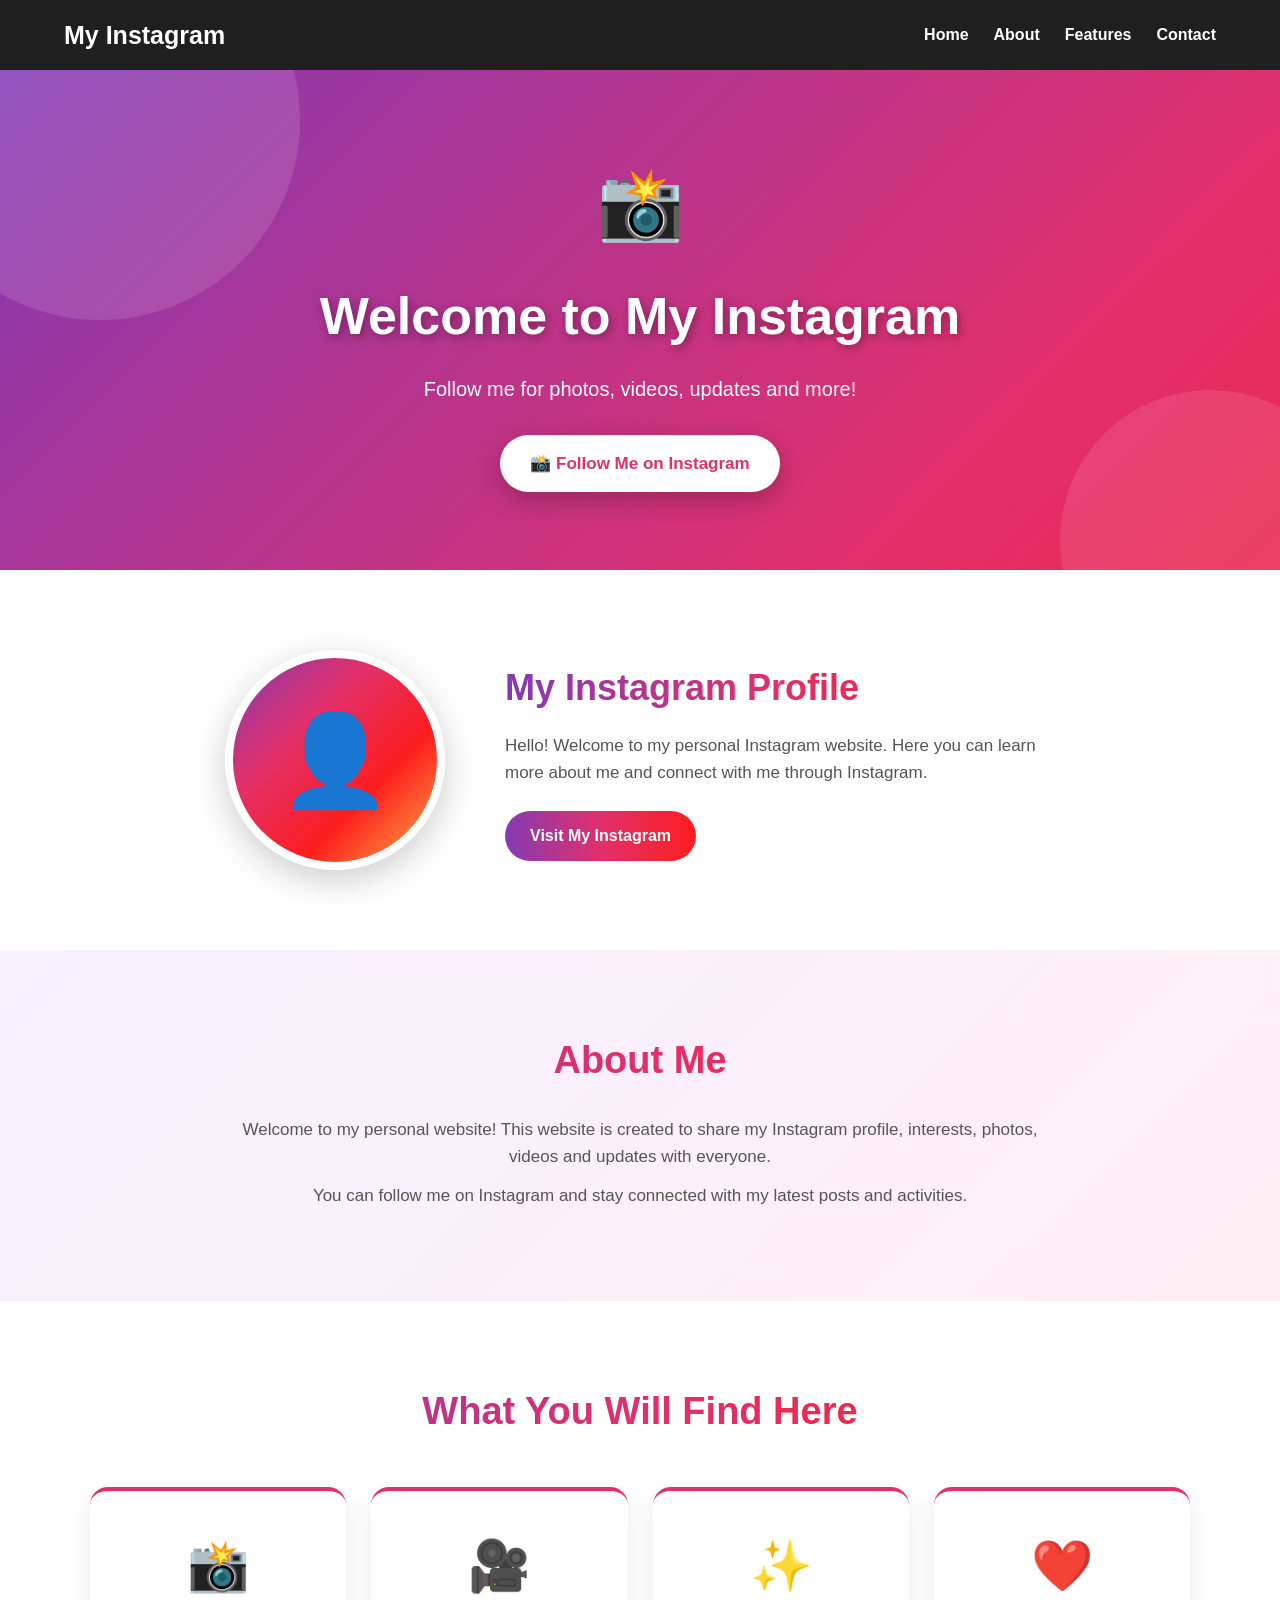
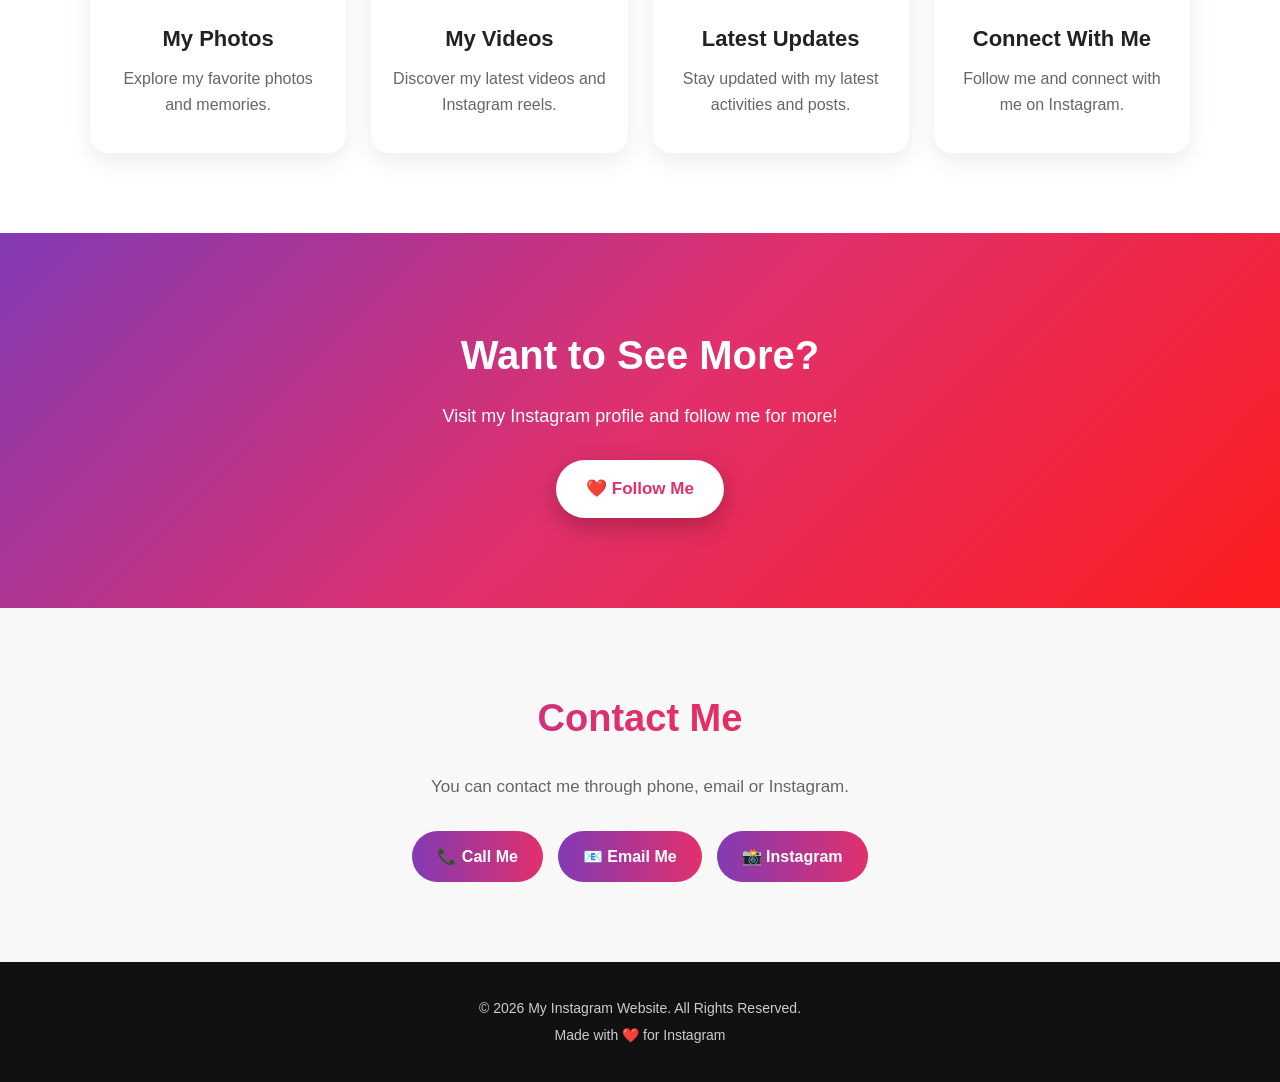
==== index.html @ 957313f6 "Add files via upload" ====
<!DOCTYPE html>
<html lang="en">
<head>
    <meta charset="UTF-8">
    <meta name="viewport" content="width=device-width, initial-scale=1.0">

    <title>My Instagram | Personal Website</title>

    <!-- CSS File -->
    <link rel="stylesheet" href="style.css">
</head>

<body>

    <!-- =========================
         NAVIGATION BAR
    ========================== -->
    <header>
        <nav class="navbar">

            <div class="logo">
                My Instagram
            </div>

            <ul class="nav-links">
                <li><a href="index.html">Home</a></li>
                <li><a href="#about">About</a></li>
                <li><a href="#features">Features</a></li>
                <li><a href="#contact">Contact</a></li>
            </ul>

        </nav>
    </header>


    <!-- =========================
         INSTAGRAM BANNER
    ========================== -->
    <section class="instagram-banner">

        <div class="banner-content">

            <div class="instagram-icon">
                📸
            </div>

            <h1>Welcome to My Instagram</h1>

            <p>
                Follow me for photos, videos, updates and more!
            </p>

            <a
                href="https://www.instagram.com/YOUR_INSTAGRAM_USERNAME/"
                target="_blank"
                class="instagram-btn"
            >
                📸 Follow Me on Instagram
            </a>

        </div>

    </section>


    <!-- =========================
         PROFILE SECTION
    ========================== -->
    <section class="profile">

        <div class="profile-content">

            <div class="profile-image">
                <div class="profile-circle">
                    👤
                </div>
            </div>

            <div class="profile-text">

                <h2>My Instagram Profile</h2>

                <p>
                    Hello! Welcome to my personal Instagram website.
                    Here you can learn more about me and connect with
                    me through Instagram.
                </p>

                <a
                    href="https://www.instagram.com/YOUR_INSTAGRAM_USERNAME/"
                    target="_blank"
                    class="profile-btn"
                >
                    Visit My Instagram
                </a>

            </div>

        </div>

    </section>


    <!-- =========================
         ABOUT SECTION
    ========================== -->
    <section id="about" class="about">

        <div class="container">

            <h2>About Me</h2>

            <p>
                Welcome to my personal website! This website is created
                to share my Instagram profile, interests, photos, videos
                and updates with everyone.
            </p>

            <p>
                You can follow me on Instagram and stay connected with
                my latest posts and activities.
            </p>

        </div>

    </section>


    <!-- =========================
         FEATURES SECTION
    ========================== -->
    <section id="features" class="features">

        <div class="container">

            <h2>What You Will Find Here</h2>

            <div class="feature-container">

                <div class="feature-card">
                    <div class="feature-icon">📸</div>
                    <h3>My Photos</h3>
                    <p>
                        Explore my favorite photos and memories.
                    </p>
                </div>


                <div class="feature-card">
                    <div class="feature-icon">🎥</div>
                    <h3>My Videos</h3>
                    <p>
                        Discover my latest videos and Instagram reels.
                    </p>
                </div>


                <div class="feature-card">
                    <div class="feature-icon">✨</div>
                    <h3>Latest Updates</h3>
                    <p>
                        Stay updated with my latest activities and posts.
                    </p>
                </div>


                <div class="feature-card">
                    <div class="feature-icon">❤️</div>
                    <h3>Connect With Me</h3>
                    <p>
                        Follow me and connect with me on Instagram.
                    </p>
                </div>

            </div>

        </div>

    </section>


    <!-- =========================
         INSTAGRAM CTA
    ========================== -->
    <section class="instagram-cta">

        <div class="container">

            <h2>Want to See More?</h2>

            <p>
                Visit my Instagram profile and follow me for more!
            </p>

            <a
                href="https://www.instagram.com/YOUR_INSTAGRAM_USERNAME/"
                target="_blank"
                class="instagram-btn"
            >
                ❤️ Follow Me
            </a>

        </div>

    </section>


    <!-- =========================
         CONTACT SECTION
    ========================== -->
    <section id="contact" class="contact">

        <div class="container">

            <h2>Contact Me</h2>

            <p>
                You can contact me through phone, email or Instagram.
            </p>

            <div class="contact-buttons">

                <a href="tel:8756209033" class="contact-btn">
                    📞 Call Me
                </a>

                <a
                    href="mailto:jkshingh223@gmail.com"
                    class="contact-btn"
                >
                    📧 Email Me
                </a>

                <a
                    href="https://www.instagram.com/YOUR_INSTAGRAM_USERNAME/"
                    target="_blank"
                    class="contact-btn"
                >
                    📸 Instagram
                </a>

            </div>

        </div>

    </section>


    <!-- =========================
         FOOTER
    ========================== -->
    <footer>

        <p>
            © 2026 My Instagram Website. All Rights Reserved.
        </p>

        <p>
            Made with ❤️ for Instagram
        </p>

    </footer>


    <!-- JavaScript File -->
    <script src="script.js"></script>

</body>
</html>
---- style.css ----
/* ========================================
   RESET & BASIC SETTINGS
======================================== */

* {
    margin: 0;
    padding: 0;
    box-sizing: border-box;
}

html {
    scroll-behavior: smooth;
}

body {
    font-family: Arial, Helvetica, sans-serif;
    line-height: 1.6;
    color: #222;
    background: #f7f7f7;
}

a {
    text-decoration: none;
}

ul {
    list-style: none;
}

img {
    max-width: 100%;
    display: block;
}

.container {
    width: 90%;
    max-width: 1100px;
    margin: auto;
}


/* ========================================
   NAVIGATION BAR
======================================== */

header {
    width: 100%;
    position: sticky;
    top: 0;
    z-index: 1000;
    background: rgba(20, 20, 20, 0.95);
    box-shadow: 0 3px 15px rgba(0, 0, 0, 0.2);
}

.navbar {
    width: 90%;
    max-width: 1200px;
    margin: auto;
    min-height: 70px;

    display: flex;
    align-items: center;
    justify-content: space-between;
}

.logo {
    color: white;
    font-size: 25px;
    font-weight: bold;
}

.nav-links {
    display: flex;
    align-items: center;
    gap: 25px;
}

.nav-links a {
    color: white;
    font-size: 16px;
    font-weight: bold;
    transition: 0.3s;
}

.nav-links a:hover {
    color: #ff4f91;
}


/* ========================================
   INSTAGRAM BANNER
======================================== */

.instagram-banner {
    min-height: 500px;
    width: 100%;

    display: flex;
    justify-content: center;
    align-items: center;

    text-align: center;
    position: relative;
    overflow: hidden;

    background:
        linear-gradient(
            135deg,
            #833ab4,
            #e1306c,
            #fd1d1d,
            #f77737,
            #fcaf45
        );

    background-size: 300% 300%;
    animation: gradientMove 8s ease infinite;
}

.instagram-banner::before {
    content: "";
    position: absolute;

    width: 400px;
    height: 400px;

    border-radius: 50%;

    background: rgba(255, 255, 255, 0.12);

    top: -150px;
    left: -100px;

    animation: floatingCircle 6s ease-in-out infinite;
}

.instagram-banner::after {
    content: "";
    position: absolute;

    width: 300px;
    height: 300px;

    border-radius: 50%;

    background: rgba(255, 255, 255, 0.10);

    bottom: -120px;
    right: -80px;

    animation: floatingCircle 7s ease-in-out infinite reverse;
}

.banner-content {
    position: relative;
    z-index: 2;
    color: white;
    padding: 30px;
}

.instagram-icon {
    font-size: 70px;
    margin-bottom: 15px;

    animation: bounce 2s infinite;
}

.banner-content h1 {
    font-size: 52px;
    margin-bottom: 15px;

    text-shadow:
        2px 3px 10px rgba(0, 0, 0, 0.35);

    animation: fadeDown 1s ease;
}

.banner-content p {
    font-size: 20px;
    margin-bottom: 30px;

    animation: fadeUp 1.2s ease;
}


/* ========================================
   BUTTONS
======================================== */

.instagram-btn {
    display: inline-block;

    padding: 15px 30px;

    background: white;
    color: #e1306c;

    border-radius: 40px;

    font-size: 17px;
    font-weight: bold;

    box-shadow:
        0 8px 25px rgba(0, 0, 0, 0.25);

    transition: all 0.3s ease;

    animation: fadeUp 1.4s ease;
}

.instagram-btn:hover {
    transform: translateY(-5px) scale(1.05);

    background: #111;
    color: white;

    box-shadow:
        0 12px 30px rgba(0, 0, 0, 0.35);
}


/* ========================================
   PROFILE SECTION
======================================== */

.profile {
    background: white;
    padding: 80px 20px;
}

.profile-content {
    width: 90%;
    max-width: 1000px;
    margin: auto;

    display: flex;
    align-items: center;
    justify-content: center;

    gap: 60px;
}

.profile-image {
    flex-shrink: 0;
}

.profile-circle {
    width: 220px;
    height: 220px;

    border-radius: 50%;

    display: flex;
    align-items: center;
    justify-content: center;

    font-size: 90px;

    background:
        linear-gradient(
            135deg,
            #833ab4,
            #e1306c,
            #fd1d1d,
            #fcb045
        );

    border: 8px solid white;

    box-shadow:
        0 10px 35px rgba(0, 0, 0, 0.2);

    animation: profileFloat 4s ease-in-out infinite;
}

.profile-text {
    max-width: 550px;
}

.profile-text h2 {
    font-size: 36px;
    margin-bottom: 15px;

    background:
        linear-gradient(
            90deg,
            #833ab4,
            #e1306c,
            #fd1d1d
        );

    -webkit-background-clip: text;
    -webkit-text-fill-color: transparent;
}

.profile-text p {
    color: #555;
    font-size: 17px;
    margin-bottom: 25px;
}

.profile-btn {
    display: inline-block;

    padding: 12px 25px;

    color: white;

    border-radius: 30px;

    font-weight: bold;

    background:
        linear-gradient(
            90deg,
            #833ab4,
            #e1306c,
            #fd1d1d
        );

    transition: 0.3s;
}

.profile-btn:hover {
    transform: translateY(-4px);
    box-shadow: 0 8px 20px rgba(225, 48, 108, 0.3);
}


/* ========================================
   ABOUT SECTION
======================================== */

.about {
    padding: 80px 20px;

    background:
        linear-gradient(
            135deg,
            #f8f1ff,
            #fff0f5
        );

    text-align: center;
}

.about h2,
.features h2,
.contact h2 {
    font-size: 38px;
    margin-bottom: 25px;

    background:
        linear-gradient(
            90deg,
            #833ab4,
            #e1306c,
            #fd1d1d
        );

    -webkit-background-clip: text;
    -webkit-text-fill-color: transparent;
}

.about p {
    max-width: 800px;
    margin: 12px auto;

    color: #555;
    font-size: 17px;
}


/* ========================================
   FEATURES SECTION
======================================== */

.features {
    padding: 80px 20px;
    background: white;
    text-align: center;
}

.feature-container {
    margin-top: 45px;

    display: grid;

    grid-template-columns:
        repeat(4, 1fr);

    gap: 25px;
}

.feature-card {
    padding: 35px 20px;

    background: #fff;

    border-radius: 18px;

    box-shadow:
        0 8px 25px rgba(0, 0, 0, 0.08);

    transition: all 0.3s ease;

    border-top: 4px solid #e1306c;
}

.feature-card:hover {
    transform: translateY(-10px);

    box-shadow:
        0 15px 35px rgba(0, 0, 0, 0.15);
}

.feature-icon {
    font-size: 50px;
    margin-bottom: 15px;
}

.feature-card h3 {
    font-size: 22px;
    margin-bottom: 10px;
}

.feature-card p {
    color: #666;
}


/* ========================================
   INSTAGRAM CTA SECTION
======================================== */

.instagram-cta {
    padding: 90px 20px;

    text-align: center;

    color: white;

    background:
        linear-gradient(
            135deg,
            #833ab4,
            #e1306c,
            #fd1d1d
        );
}

.instagram-cta h2 {
    font-size: 40px;
    margin-bottom: 15px;
}

.instagram-cta p {
    font-size: 18px;
    margin-bottom: 30px;
}

.instagram-cta .instagram-btn {
    color: #e1306c;
}


/* ========================================
   CONTACT SECTION
======================================== */

.contact {
    padding: 80px 20px;

    text-align: center;

    background: #f8f8f8;
}

.contact > .container > p {
    color: #666;
    font-size: 17px;
    margin-bottom: 30px;
}

.contact-buttons {
    display: flex;
    justify-content: center;
    align-items: center;

    flex-wrap: wrap;

    gap: 15px;
}

.contact-btn {
    display: inline-block;

    padding: 13px 25px;

    color: white;

    border-radius: 30px;

    font-weight: bold;

    background:
        linear-gradient(
            90deg,
            #833ab4,
            #e1306c
        );

    transition: 0.3s;
}

.contact-btn:hover {
    transform: translateY(-5px);

    box-shadow:
        0 8px 20px rgba(0, 0, 0, 0.2);
}


/* ========================================
   FOOTER
======================================== */

footer {
    background: #111;

    color: #ccc;

    text-align: center;

    padding: 30px 20px;

    font-size: 14px;
}

footer p {
    margin: 5px 0;
}


/* ========================================
   ANIMATIONS
======================================== */

@keyframes gradientMove {

    0% {
        background-position: 0% 50%;
    }

    50% {
        background-position: 100% 50%;
    }

    100% {
        background-position: 0% 50%;
    }
}


@keyframes floatingCircle {

    0% {
        transform: translateY(0);
    }

    50% {
        transform: translateY(30px);
    }

    100% {
        transform: translateY(0);
    }
}


@keyframes bounce {

    0%,
    20%,
    50%,
    80%,
    100% {
        transform: translateY(0);
    }

    40% {
        transform: translateY(-15px);
    }

    60% {
        transform: translateY(-7px);
    }
}


@keyframes fadeDown {

    from {
        opacity: 0;
        transform: translateY(-30px);
    }

    to {
        opacity: 1;
        transform: translateY(0);
    }
}


@keyframes fadeUp {

    from {
        opacity: 0;
        transform: translateY(30px);
    }

    to {
        opacity: 1;
        transform: translateY(0);
    }
}


@keyframes profileFloat {

    0% {
        transform: translateY(0);
    }

    50% {
        transform: translateY(-12px);
    }

    100% {
        transform: translateY(0);
    }
}


/* ========================================
   TABLET RESPONSIVE DESIGN
======================================== */

@media (max-width: 900px) {

    .feature-container {
        grid-template-columns:
            repeat(2, 1fr);
    }

    .profile-content {
        gap: 35px;
    }

    .banner-content h1 {
        font-size: 42px;
    }

}


/* ========================================
   MOBILE RESPONSIVE DESIGN
======================================== */

@media (max-width: 650px) {

    .navbar {
        flex-direction: column;
        padding: 15px 0;
        gap: 12px;
    }

    .logo {
        font-size: 22px;
    }

    .nav-links {
        gap: 15px;
        flex-wrap: wrap;
        justify-content: center;
    }

    .nav-links a {
        font-size: 14px;
    }


    .instagram-banner {
        min-height: 450px;
    }

    .banner-content {
        padding: 20px;
    }

    .instagram-icon {
        font-size: 55px;
    }

    .banner-content h1 {
        font-size: 34px;
    }

    .banner-content p {
        font-size: 17px;
    }

    .instagram-btn {
        padding: 13px 22px;
        font-size: 15px;
    }


    .profile {
        padding: 60px 20px;
    }

    .profile-content {
        flex-direction: column;
        text-align: center;
    }

    .profile-circle {
        width: 180px;
        height: 180px;
        font-size: 70px;
    }

    .profile-text h2 {
        font-size: 30px;
    }


    .about,
    .features,
    .contact {
        padding: 60px 20px;
    }

    .about h2,
    .features h2,
    .contact h2 {
        font-size: 30px;
    }


    .feature-container {
        grid-template-columns: 1fr;
    }

    .feature-card {
        padding: 30px 20px;
    }


    .instagram-cta {
        padding: 65px 20px;
    }

    .instagram-cta h2 {
        font-size: 30px;
    }

    .instagram-cta p {
        font-size: 16px;
    }


    .contact-buttons {
        flex-direction: column;
    }

    .contact-btn {
        width: 220px;
    }

}


/* ========================================
   SMALL MOBILE DEVICES
======================================== */

@media (max-width: 400px) {

    .banner-content h1 {
        font-size: 29px;
    }

    .banner-content p {
        font-size: 15px;
    }

    .nav-links {
        gap: 10px;
    }

    .profile-circle {
        width: 150px;
        height: 150px;
        font-size: 60px;
    }

}
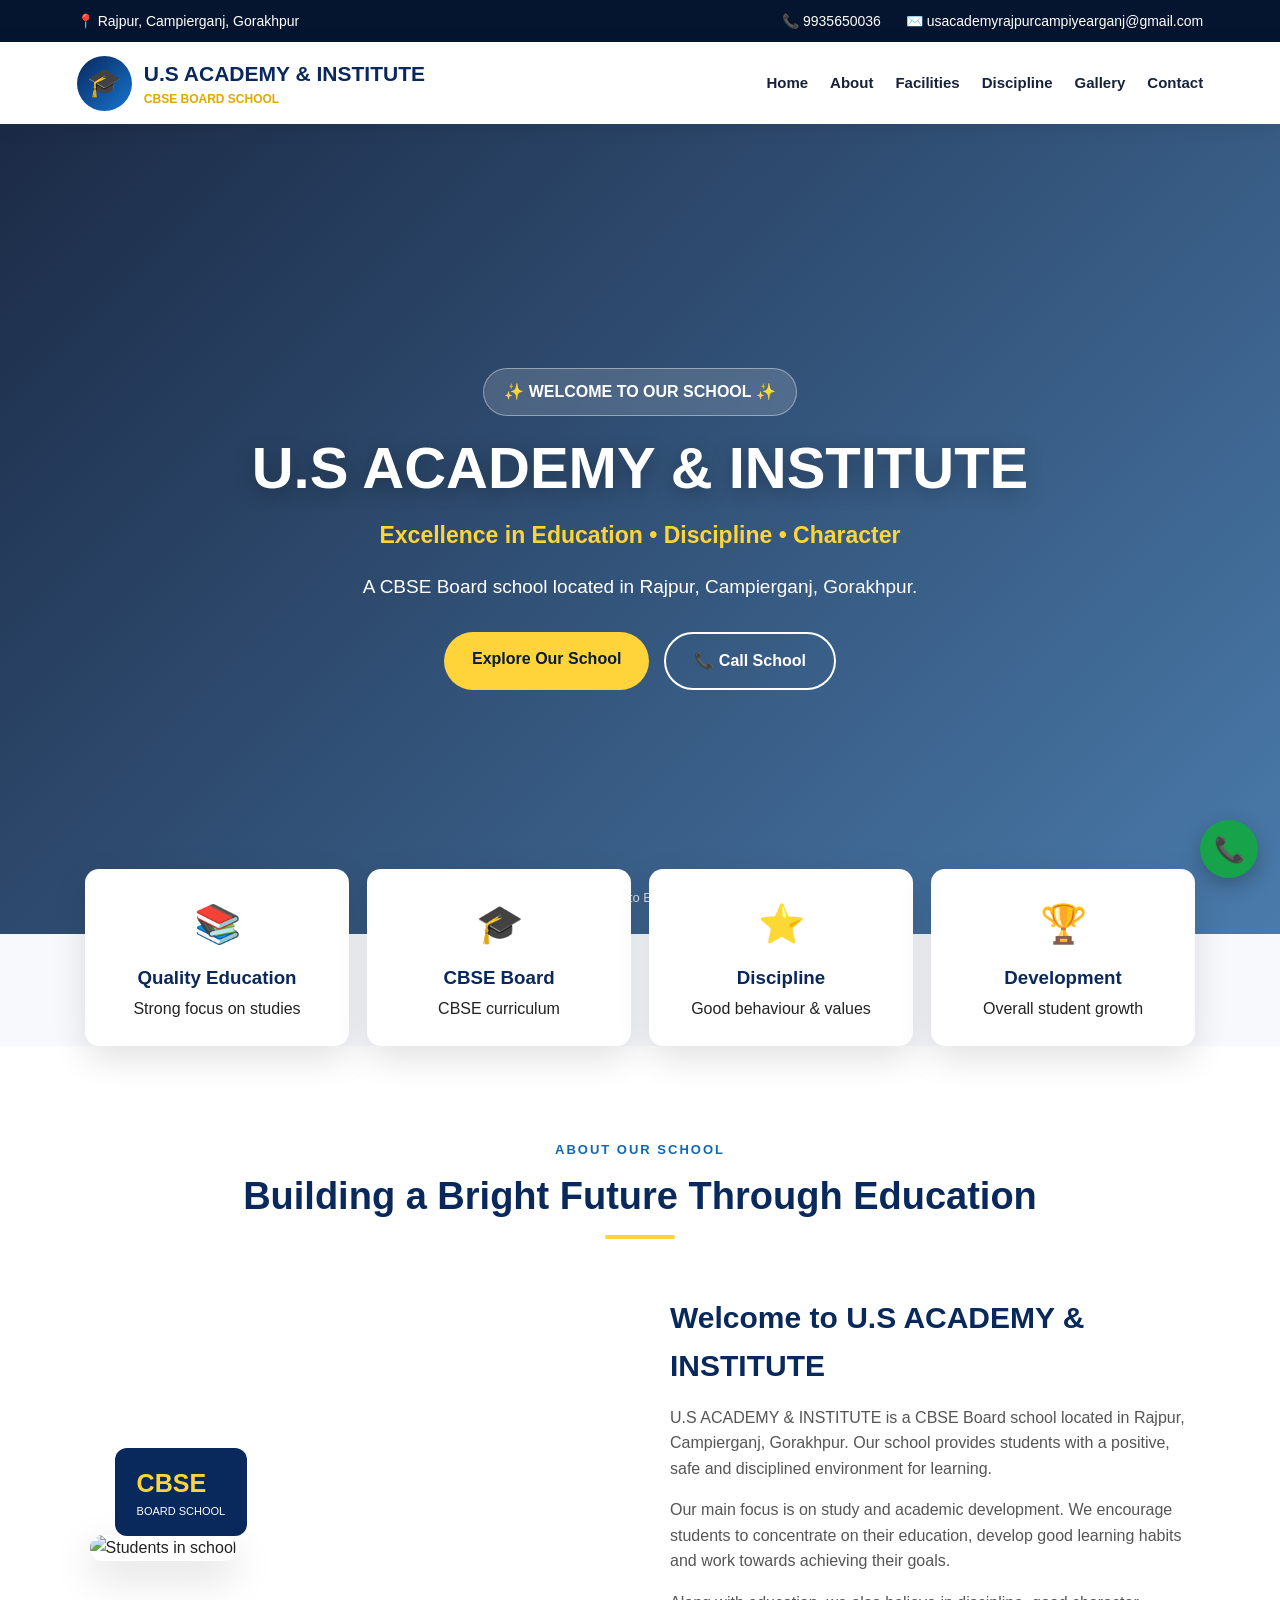
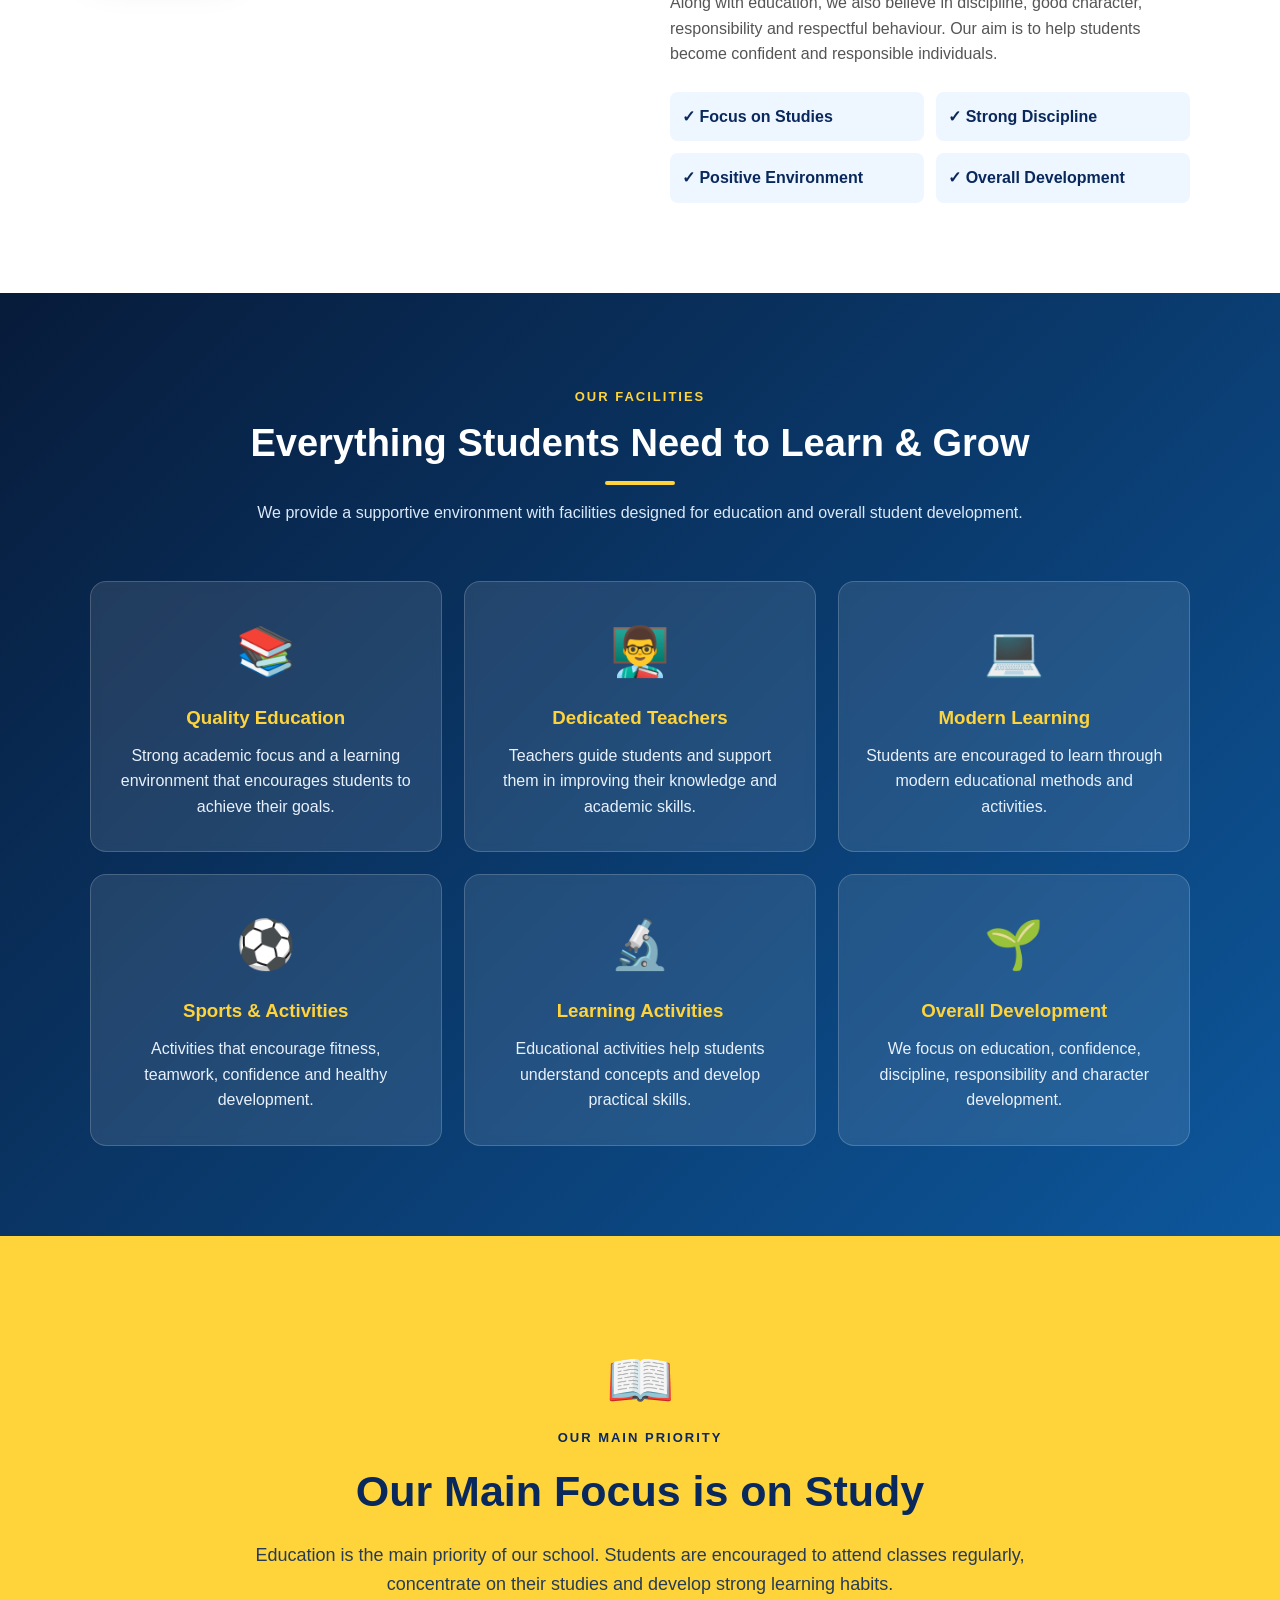
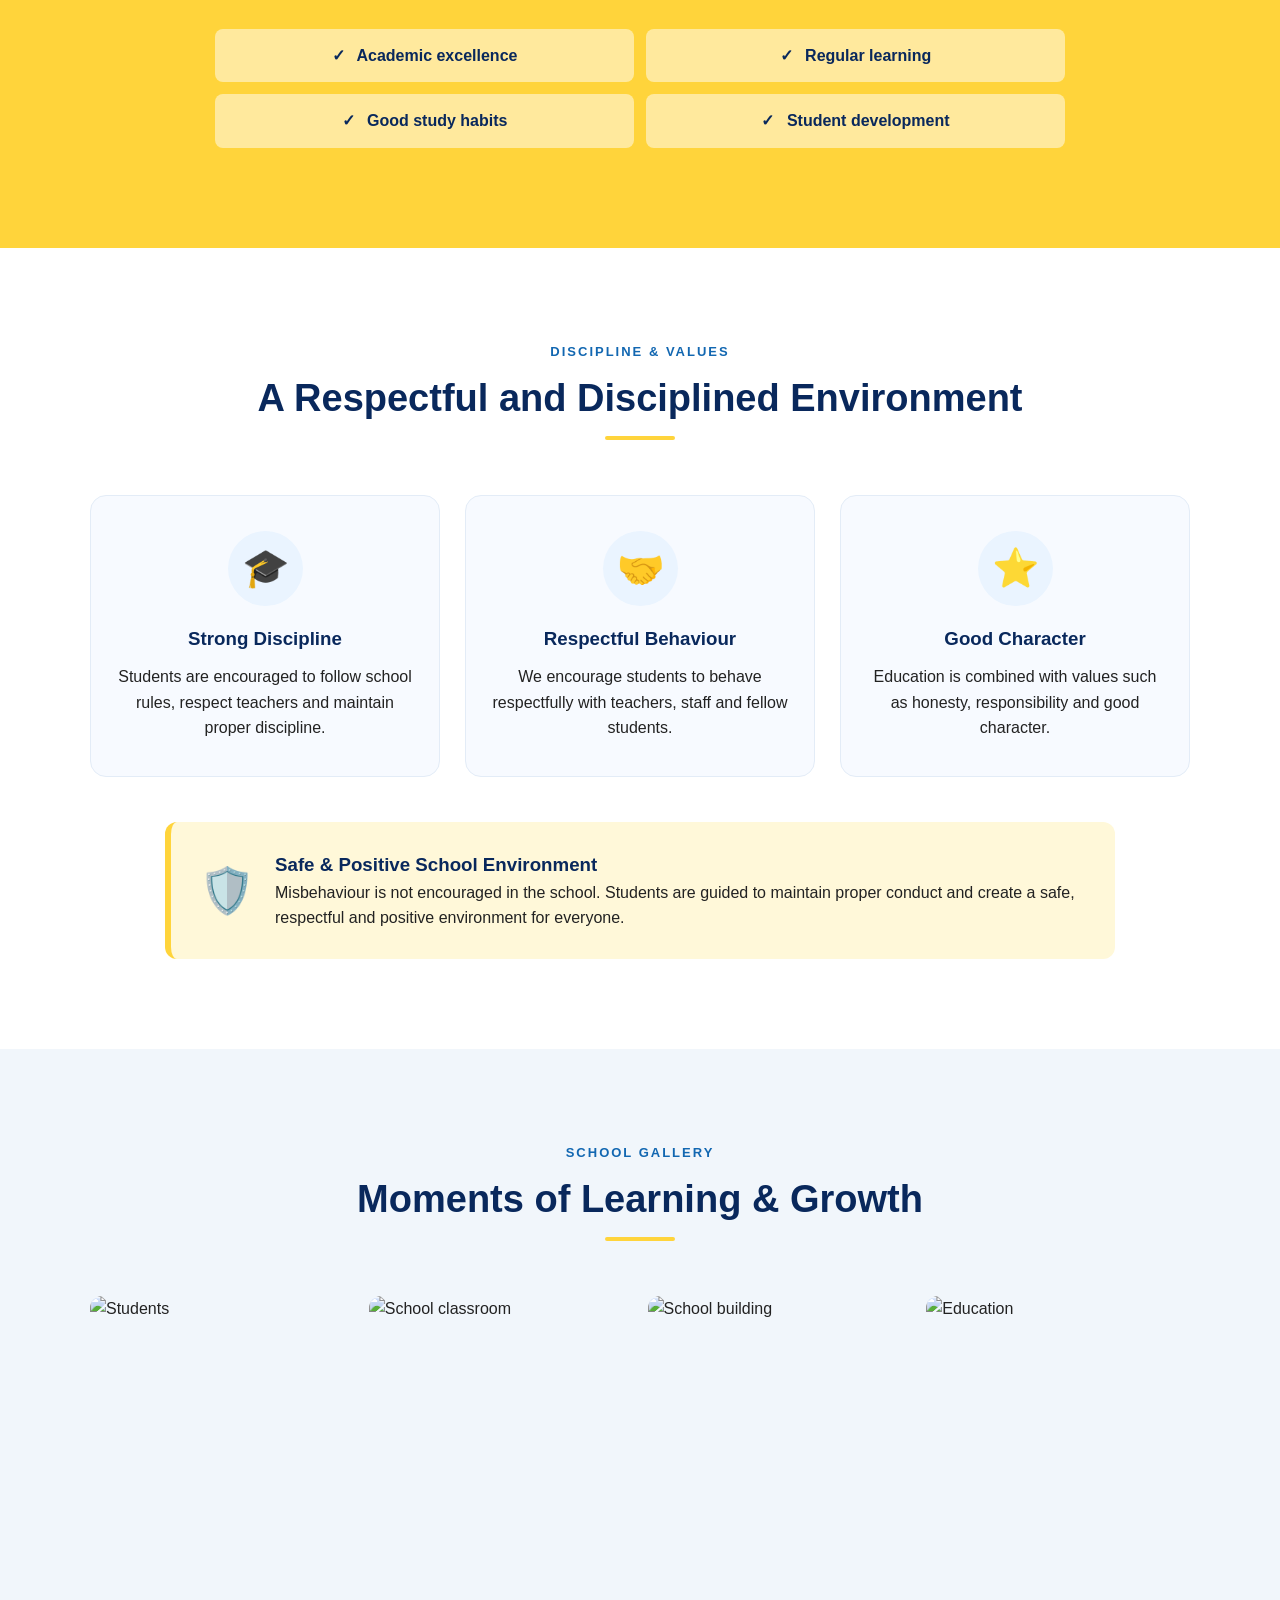
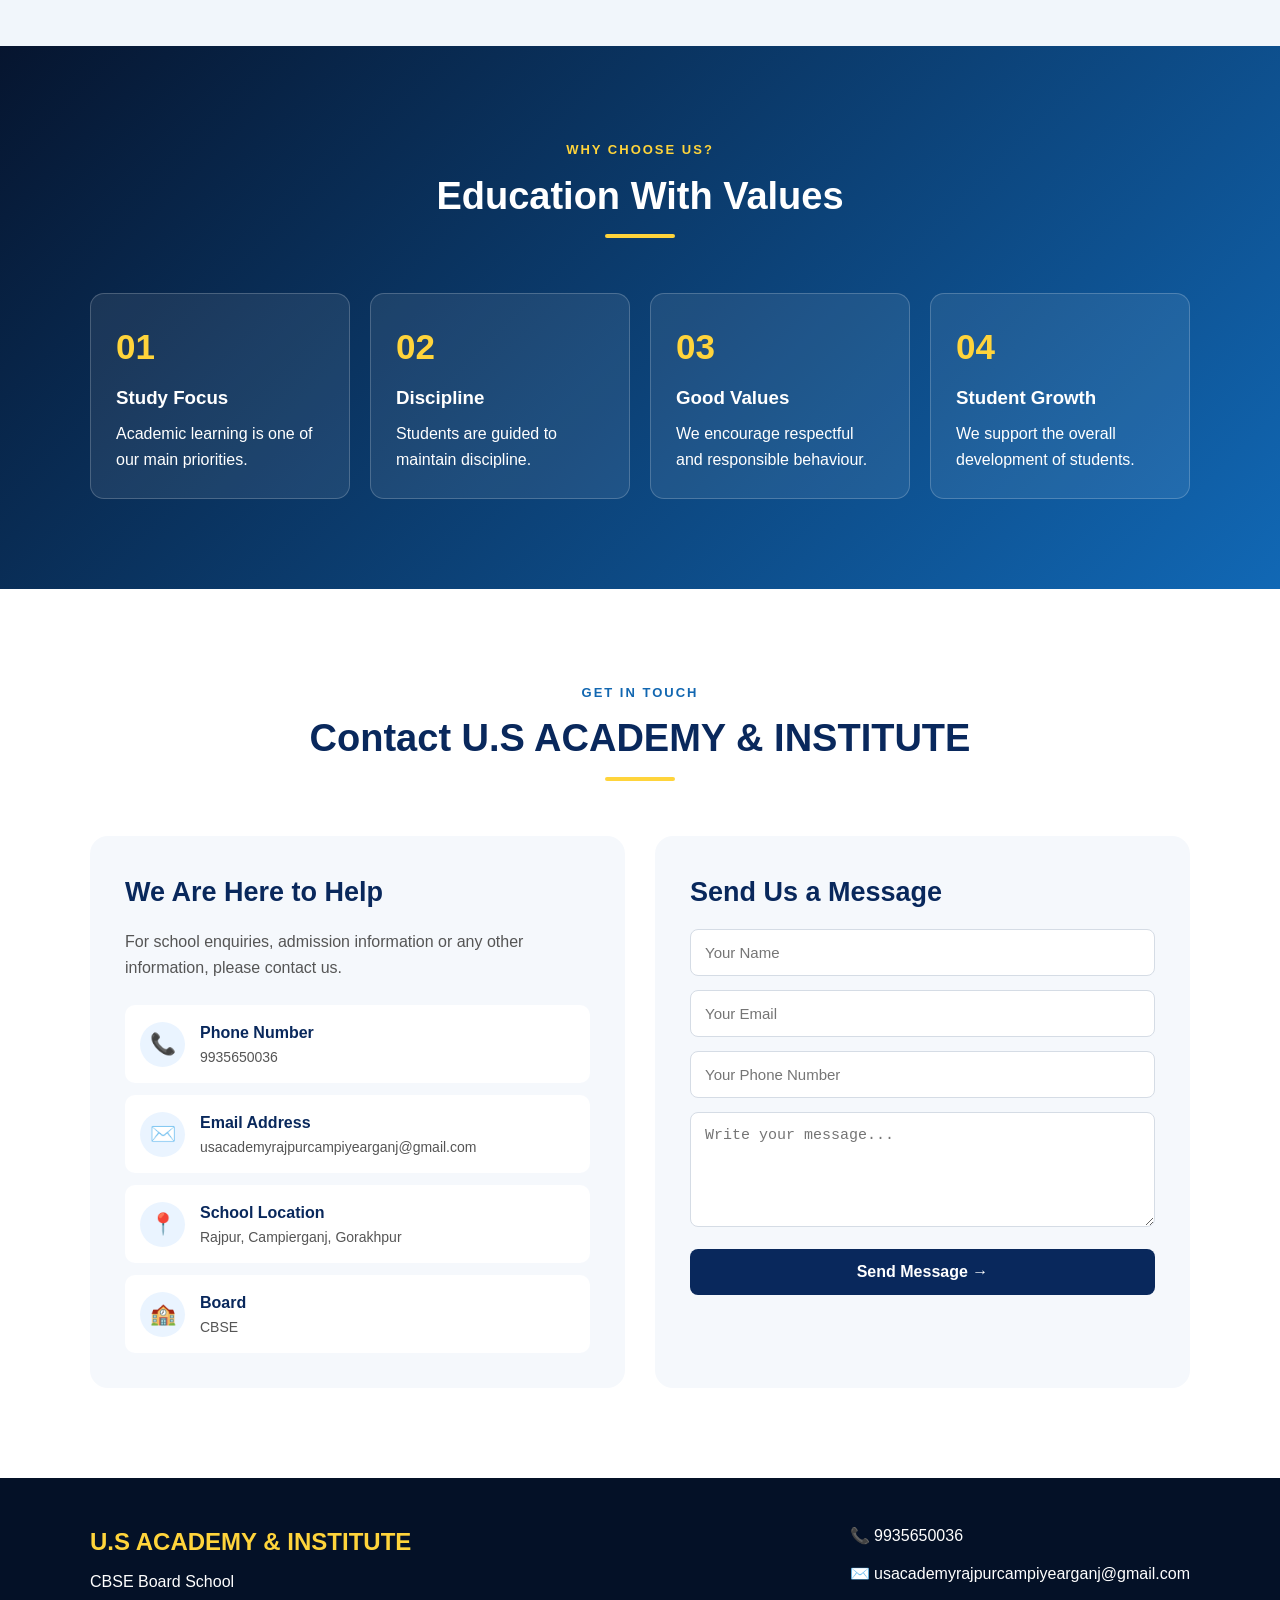
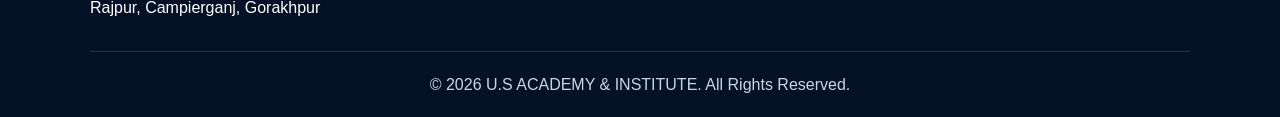
==== commit fc20b34a: "Add files via upload" ====
--- a/index.html
+++ b/index.html
@@ -1,99 +1,940 @@
+
 <!DOCTYPE html>
 <html lang="en">
+
 <head>
+
     <meta charset="UTF-8">
+
     <meta name="viewport" content="width=device-width, initial-scale=1.0">
 
-    <title>My Instagram | Personal Website</title>
-
-    <!-- CSS File -->
+    <title>U.S ACADEMY & INSTITUTE | CBSE School</title>
+
+    
     <link rel="stylesheet" href="style.css">
+
 </head>
 
+
 <body>
 
-    <!-- =========================
-         NAVIGATION BAR
-    ========================== -->
+
+
+    <div class="top-bar">
+
+        <div class="top-left">
+            <span>📍 Rajpur, Campierganj, Gorakhpur</span>
+        </div>
+
+        <div class="top-right">
+
+            <a href="tel:9935650036">
+                📞 9935650036
+            </a>
+
+            <a href="mailto:usacademyrajpurcampiyearganj@gmail.com">
+                ✉️ usacademyrajpurcampiyearganj@gmail.com
+            </a>
+
+        </div>
+
+    </div>
+
+
+
     <header>
-        <nav class="navbar">
-
-            <div class="logo">
-                My Instagram
-            </div>
-
-            <ul class="nav-links">
-                <li><a href="index.html">Home</a></li>
-                <li><a href="#about">About</a></li>
-                <li><a href="#features">Features</a></li>
-                <li><a href="#contact">Contact</a></li>
-            </ul>
-
+
+        <div class="logo-area">
+
+            <div class="school-logo">
+                🎓
+            </div>
+
+            <div>
+
+                <h1>U.S ACADEMY &amp; INSTITUTE</h1>
+
+                <p>CBSE BOARD SCHOOL</p>
+
+            </div>
+
+        </div>
+
+
+
+        <nav>
+
+            <nav>
+    <a href="index.html">Home</a>
+    <a href="about.html">About</a>
+    <a href="facilities.html">Facilities</a>
+    <a href="discipline.html">Discipline</a>
+    <a href="gallery.html">Gallery</a>
+    <a href="contact.html">Contact</a>
+</nav>
         </nav>
+
     </header>
 
 
-    <!-- =========================
-         INSTAGRAM BANNER
-    ========================== -->
-    <section class="instagram-banner">
-
-        <div class="banner-content">
-
-            <div class="instagram-icon">
-                📸
-            </div>
-
-            <h1>Welcome to My Instagram</h1>
+
+    <section id="home" class="hero">
+
+        <div class="hero-overlay"></div>
+
+
+        <div class="hero-content">
+
+            <div class="welcome-badge">
+                ✨ WELCOME TO OUR SCHOOL ✨
+            </div>
+
+
+            <h2>U.S ACADEMY &amp; INSTITUTE</h2>
+
+
+            <h3>
+                Excellence in Education • Discipline • Character
+            </h3>
+
 
             <p>
-                Follow me for photos, videos, updates and more!
+                A CBSE Board school located in Rajpur,
+                Campierganj, Gorakhpur.
             </p>
 
-            <a
-                href="https://www.instagram.com/YOUR_INSTAGRAM_USERNAME/"
-                target="_blank"
-                class="instagram-btn"
+
+            <div class="hero-buttons">
+
+                <a href="#about" class="btn primary-btn">
+                    Explore Our School
+                </a>
+
+
+                <a href="tel:9935650036" class="btn secondary-btn">
+                    📞 Call School
+                </a>
+
+            </div>
+
+        </div>
+
+
+        <div class="scroll-down">
+            ↓ Scroll to Explore ↓
+        </div>
+
+    </section>
+
+
+
+    <section class="quick-section">
+
+        <div class="quick-card">
+
+            <span>📚</span>
+
+            <h3>Quality Education</h3>
+
+            <p>
+                Strong focus on studies
+            </p>
+
+        </div>
+
+
+        <div class="quick-card">
+
+            <span>🎓</span>
+
+            <h3>CBSE Board</h3>
+
+            <p>
+                CBSE curriculum
+            </p>
+
+        </div>
+
+
+        <div class="quick-card">
+
+            <span>⭐</span>
+
+            <h3>Discipline</h3>
+
+            <p>
+                Good behaviour &amp; values
+            </p>
+
+        </div>
+
+
+        <div class="quick-card">
+
+            <span>🏆</span>
+
+            <h3>Development</h3>
+
+            <p>
+                Overall student growth
+            </p>
+
+        </div>
+
+    </section>
+
+
+
+    <section id="about" class="section about-section">
+
+        <div class="section-heading">
+
+            <span>ABOUT OUR SCHOOL</span>
+
+            <h2>
+                Building a Bright Future Through Education
+            </h2>
+
+            <div class="heading-line"></div>
+
+        </div>
+
+
+        <div class="about-grid">
+
+
+            <div class="about-image">
+
+                <img
+                    src="https://images.unsplash.com/photo-1509062522246-3755977927d7?auto=format&amp;fit=crop&amp;w=1200&amp;q=80"
+                    alt="Students in school"
+                >
+
+
+                <div class="image-badge">
+
+                    <strong>CBSE</strong>
+
+                    <span>BOARD SCHOOL</span>
+
+                </div>
+
+            </div>
+
+
+
+            <div class="about-text">
+
+                <h3>
+                    Welcome to U.S ACADEMY &amp; INSTITUTE
+                </h3>
+
+
+                <p>
+                    U.S ACADEMY &amp; INSTITUTE is a CBSE Board school
+                    located in Rajpur, Campierganj, Gorakhpur.
+                    Our school provides students with a positive,
+                    safe and disciplined environment for learning.
+                </p>
+
+
+                <p>
+                    Our main focus is on study and academic development.
+                    We encourage students to concentrate on their education,
+                    develop good learning habits and work towards achieving
+                    their goals.
+                </p>
+
+
+                <p>
+                    Along with education, we also believe in discipline,
+                    good character, responsibility and respectful behaviour.
+                    Our aim is to help students become confident and
+                    responsible individuals.
+                </p>
+
+
+                <div class="about-points">
+
+                    <div>✓ Focus on Studies</div>
+
+                    <div>✓ Strong Discipline</div>
+
+                    <div>✓ Positive Environment</div>
+
+                    <div>✓ Overall Development</div>
+
+                </div>
+
+            </div>
+
+        </div>
+
+    </section>
+
+
+
+    <section id="facilities" class="section facilities-section">
+
+
+        <div class="section-heading light-heading">
+
+            <span>OUR FACILITIES</span>
+
+            <h2>
+                Everything Students Need to Learn &amp; Grow
+            </h2>
+
+            <div class="heading-line"></div>
+
+
+            <p>
+                We provide a supportive environment with facilities
+                designed for education and overall student development.
+            </p>
+
+        </div>
+
+
+
+        <div class="facility-grid">
+
+
+            <div class="facility-card">
+
+                <div class="facility-icon">
+                    📚
+                </div>
+
+                <h3>
+                    Quality Education
+                </h3>
+
+                <p>
+                    Strong academic focus and a learning environment
+                    that encourages students to achieve their goals.
+                </p>
+
+            </div>
+
+
+
+            <div class="facility-card">
+
+                <div class="facility-icon">
+                    👨‍🏫
+                </div>
+
+                <h3>
+                    Dedicated Teachers
+                </h3>
+
+                <p>
+                    Teachers guide students and support them in
+                    improving their knowledge and academic skills.
+                </p>
+
+            </div>
+
+
+
+            <div class="facility-card">
+
+                <div class="facility-icon">
+                    💻
+                </div>
+
+                <h3>
+                    Modern Learning
+                </h3>
+
+                <p>
+                    Students are encouraged to learn through
+                    modern educational methods and activities.
+                </p>
+
+            </div>
+
+
+
+            <div class="facility-card">
+
+                <div class="facility-icon">
+                    ⚽
+                </div>
+
+                <h3>
+                    Sports &amp; Activities
+                </h3>
+
+                <p>
+                    Activities that encourage fitness, teamwork,
+                    confidence and healthy development.
+                </p>
+
+            </div>
+
+
+
+            <div class="facility-card">
+
+                <div class="facility-icon">
+                    🔬
+                </div>
+
+                <h3>
+                    Learning Activities
+                </h3>
+
+                <p>
+                    Educational activities help students understand
+                    concepts and develop practical skills.
+                </p>
+
+            </div>
+
+
+
+            <div class="facility-card">
+
+                <div class="facility-icon">
+                    🌱
+                </div>
+
+                <h3>
+                    Overall Development
+                </h3>
+
+                <p>
+                    We focus on education, confidence, discipline,
+                    responsibility and character development.
+                </p>
+
+            </div>
+
+        </div>
+
+    </section>
+
+
+
+    <section class="study-section">
+
+
+        <div class="study-content">
+
+            <div class="study-icon">
+                📖
+            </div>
+
+
+            <span class="small-title">
+                OUR MAIN PRIORITY
+            </span>
+
+
+            <h2>
+                Our Main Focus is on Study
+            </h2>
+
+
+            <p>
+                Education is the main priority of our school.
+                Students are encouraged to attend classes regularly,
+                concentrate on their studies and develop strong
+                learning habits.
+            </p>
+
+
+
+            <div class="study-list">
+
+                <div>
+                    <span>✓</span>
+                    Academic excellence
+                </div>
+
+
+                <div>
+                    <span>✓</span>
+                    Regular learning
+                </div>
+
+
+                <div>
+                    <span>✓</span>
+                    Good study habits
+                </div>
+
+
+                <div>
+                    <span>✓</span>
+                    Student development
+                </div>
+
+            </div>
+
+        </div>
+
+    </section>
+
+
+
+    <section id="discipline" class="section discipline-section">
+
+
+        <div class="section-heading">
+
+            <span>
+                DISCIPLINE &amp; VALUES
+            </span>
+
+
+            <h2>
+                A Respectful and Disciplined Environment
+            </h2>
+
+
+            <div class="heading-line"></div>
+
+        </div>
+
+
+
+        <div class="discipline-grid">
+
+
+            <div class="discipline-card">
+
+                <div class="round-icon">
+                    🎓
+                </div>
+
+
+                <h3>
+                    Strong Discipline
+                </h3>
+
+
+                <p>
+                    Students are encouraged to follow school rules,
+                    respect teachers and maintain proper discipline.
+                </p>
+
+            </div>
+
+
+
+            <div class="discipline-card">
+
+                <div class="round-icon">
+                    🤝
+                </div>
+
+
+                <h3>
+                    Respectful Behaviour
+                </h3>
+
+
+                <p>
+                    We encourage students to behave respectfully
+                    with teachers, staff and fellow students.
+                </p>
+
+            </div>
+
+
+
+            <div class="discipline-card">
+
+                <div class="round-icon">
+                    ⭐
+                </div>
+
+
+                <h3>
+                    Good Character
+                </h3>
+
+
+                <p>
+                    Education is combined with values such as
+                    honesty, responsibility and good character.
+                </p>
+
+            </div>
+
+        </div>
+
+
+
+        <div class="discipline-banner">
+
+
+            <div class="banner-icon">
+                🛡️
+            </div>
+
+
+            <div>
+
+                <h3>
+                    Safe &amp; Positive School Environment
+                </h3>
+
+
+                <p>
+                    Misbehaviour is not encouraged in the school.
+                    Students are guided to maintain proper conduct
+                    and create a safe, respectful and positive
+                    environment for everyone.
+                </p>
+
+            </div>
+
+        </div>
+
+    </section>
+
+
+
+    <section id="gallery" class="section gallery-section">
+
+
+        <div class="section-heading">
+
+            <span>
+                SCHOOL GALLERY
+            </span>
+
+
+            <h2>
+                Moments of Learning &amp; Growth
+            </h2>
+
+
+            <div class="heading-line"></div>
+
+        </div>
+
+
+
+        <div class="gallery-grid">
+
+
+            <img
+                src="https://images.unsplash.com/photo-1523050854058-8df90110c9f1?auto=format&amp;fit=crop&amp;w=900&amp;q=80"
+                alt="Students"
             >
-                📸 Follow Me on Instagram
-            </a>
+
+
+            <img
+                src="https://images.unsplash.com/photo-1503676260728-1c00da094a0b?auto=format&amp;fit=crop&amp;w=900&amp;q=80"
+                alt="School classroom"
+            >
+
+
+            <img
+                src="https://images.unsplash.com/photo-1580582932707-520aed937b7b?auto=format&amp;fit=crop&amp;w=900&amp;q=80"
+                alt="School building"
+            >
+
+
+            <img
+                src="https://images.unsplash.com/photo-1541339907198-e08756dedf3f?auto=format&amp;fit=crop&amp;w=900&amp;q=80"
+                alt="Education"
+            >
 
         </div>
 
     </section>
 
 
-    <!-- =========================
-         PROFILE SECTION
-    ========================== -->
-    <section class="profile">
-
-        <div class="profile-content">
-
-            <div class="profile-image">
-                <div class="profile-circle">
-                    👤
-                </div>
-            </div>
-
-            <div class="profile-text">
-
-                <h2>My Instagram Profile</h2>
-
-                <p>
-                    Hello! Welcome to my personal Instagram website.
-                    Here you can learn more about me and connect with
-                    me through Instagram.
-                </p>
+
+    <section class="why-section">
+
+
+        <div class="section-heading light-heading">
+
+            <span>
+                WHY CHOOSE US?
+            </span>
+
+
+            <h2>
+                Education With Values
+            </h2>
+
+
+            <div class="heading-line"></div>
+
+        </div>
+
+
+
+        <div class="why-grid">
+
+
+            <div>
+
+                <span>01</span>
+
+                <h3>
+                    Study Focus
+                </h3>
+
+                <p>
+                    Academic learning is one of our main priorities.
+                </p>
+
+            </div>
+
+
+
+            <div>
+
+                <span>02</span>
+
+                <h3>
+                    Discipline
+                </h3>
+
+                <p>
+                    Students are guided to maintain discipline.
+                </p>
+
+            </div>
+
+
+
+            <div>
+
+                <span>03</span>
+
+                <h3>
+                    Good Values
+                </h3>
+
+                <p>
+                    We encourage respectful and responsible behaviour.
+                </p>
+
+            </div>
+
+
+
+            <div>
+
+                <span>04</span>
+
+                <h3>
+                    Student Growth
+                </h3>
+
+                <p>
+                    We support the overall development of students.
+                </p>
+
+            </div>
+
+        </div>
+
+    </section>
+
+
+
+    <section id="contact" class="section contact-section">
+
+
+        <div class="section-heading">
+
+            <span>
+                GET IN TOUCH
+            </span>
+
+
+            <h2>
+                Contact U.S ACADEMY &amp; INSTITUTE
+            </h2>
+
+
+            <div class="heading-line"></div>
+
+        </div>
+
+
+
+        <div class="contact-grid">
+
+
+            <!-- Contact Details -->
+
+            <div class="contact-details">
+
+                <h3>
+                    We Are Here to Help
+                </h3>
+
+
+                <p>
+                    For school enquiries, admission information or
+                    any other information, please contact us.
+                </p>
+
+
 
                 <a
-                    href="https://www.instagram.com/YOUR_INSTAGRAM_USERNAME/"
-                    target="_blank"
-                    class="profile-btn"
+                    href="tel:9935650036"
+                    class="contact-item"
                 >
-                    Visit My Instagram
+
+                    <div class="contact-icon">
+                        📞
+                    </div>
+
+
+                    <div>
+
+                        <strong>
+                            Phone Number
+                        </strong>
+
+                        <span>
+                            9935650036
+                        </span>
+
+                    </div>
+
                 </a>
 
+
+
+                <a
+                    href="mailto:usacademyrajpurcampiyearganj@gmail.com"
+                    class="contact-item"
+                >
+
+                    <div class="contact-icon">
+                        ✉️
+                    </div>
+
+
+                    <div>
+
+                        <strong>
+                            Email Address
+                        </strong>
+
+                        <span>
+                            usacademyrajpurcampiyearganj@gmail.com
+                        </span>
+
+                    </div>
+
+                </a>
+
+
+
+                <div class="contact-item">
+
+                    <div class="contact-icon">
+                        📍
+                    </div>
+
+
+                    <div>
+
+                        <strong>
+                            School Location
+                        </strong>
+
+                        <span>
+                            Rajpur, Campierganj, Gorakhpur
+                        </span>
+
+                    </div>
+
+                </div>
+
+
+
+                <div class="contact-item">
+
+                    <div class="contact-icon">
+                        🏫
+                    </div>
+
+
+                    <div>
+
+                        <strong>
+                            Board
+                        </strong>
+
+                        <span>
+                            CBSE
+                        </span>
+
+                    </div>
+
+                </div>
+
+            </div>
+
+
+
+            <div class="contact-form">
+
+                <h3>
+                    Send Us a Message
+                </h3>
+
+
+                <form id="contactForm">
+
+
+                    <input
+                        type="text"
+                        id="name"
+                        placeholder="Your Name"
+                        required
+                    >
+
+
+                    <input
+                        type="email"
+                        id="email"
+                        placeholder="Your Email"
+                        required
+                    >
+
+
+                    <input
+                        type="tel"
+                        id="phone"
+                        placeholder="Your Phone Number"
+                    >
+
+
+                    <textarea
+                        id="message"
+                        rows="5"
+                        placeholder="Write your message..."
+                        required
+                    ></textarea>
+
+
+                    <button type="submit">
+                        Send Message →
+                    </button>
+
+
+                </form>
+
+
+                <p id="formMessage"></p>
+
             </div>
 
         </div>
@@ -101,169 +942,83 @@
     </section>
 
 
-    <!-- =========================
-         ABOUT SECTION
-    ========================== -->
-    <section id="about" class="about">
-
-        <div class="container">
-
-            <h2>About Me</h2>
+    <footer>
+
+
+        <div class="footer-content">
+
+
+            <div>
+
+                <h2>
+                    U.S ACADEMY &amp; INSTITUTE
+                </h2>
+
+
+                <p>
+                    CBSE Board School
+                </p>
+
+
+                <p>
+                    Rajpur, Campierganj, Gorakhpur
+                </p>
+
+            </div>
+
+
+
+            <div class="footer-contact">
+
+
+                <a href="tel:9935650036">
+                    📞 9935650036
+                </a>
+
+
+                <a
+                    href="mailto:usacademyrajpurcampiyearganj@gmail.com"
+                >
+                    ✉️ usacademyrajpurcampiyearganj@gmail.com
+                </a>
+
+            </div>
+
+        </div>
+
+
+
+        <div class="footer-bottom">
 
             <p>
-                Welcome to my personal website! This website is created
-                to share my Instagram profile, interests, photos, videos
-                and updates with everyone.
+
+                © <span id="year"></span>
+
+                U.S ACADEMY &amp; INSTITUTE.
+
+                All Rights Reserved.
+
             </p>
 
-            <p>
-                You can follow me on Instagram and stay connected with
-                my latest posts and activities.
-            </p>
-
-        </div>
-
-    </section>
-
-
-    <!-- =========================
-         FEATURES SECTION
-    ========================== -->
-    <section id="features" class="features">
-
-        <div class="container">
-
-            <h2>What You Will Find Here</h2>
-
-            <div class="feature-container">
-
-                <div class="feature-card">
-                    <div class="feature-icon">📸</div>
-                    <h3>My Photos</h3>
-                    <p>
-                        Explore my favorite photos and memories.
-                    </p>
-                </div>
-
-
-                <div class="feature-card">
-                    <div class="feature-icon">🎥</div>
-                    <h3>My Videos</h3>
-                    <p>
-                        Discover my latest videos and Instagram reels.
-                    </p>
-                </div>
-
-
-                <div class="feature-card">
-                    <div class="feature-icon">✨</div>
-                    <h3>Latest Updates</h3>
-                    <p>
-                        Stay updated with my latest activities and posts.
-                    </p>
-                </div>
-
-
-                <div class="feature-card">
-                    <div class="feature-icon">❤️</div>
-                    <h3>Connect With Me</h3>
-                    <p>
-                        Follow me and connect with me on Instagram.
-                    </p>
-                </div>
-
-            </div>
-
-        </div>
-
-    </section>
-
-
-    <!-- =========================
-         INSTAGRAM CTA
-    ========================== -->
-    <section class="instagram-cta">
-
-        <div class="container">
-
-            <h2>Want to See More?</h2>
-
-            <p>
-                Visit my Instagram profile and follow me for more!
-            </p>
-
-            <a
-                href="https://www.instagram.com/YOUR_INSTAGRAM_USERNAME/"
-                target="_blank"
-                class="instagram-btn"
-            >
-                ❤️ Follow Me
-            </a>
-
-        </div>
-
-    </section>
-
-
-    <!-- =========================
-         CONTACT SECTION
-    ========================== -->
-    <section id="contact" class="contact">
-
-        <div class="container">
-
-            <h2>Contact Me</h2>
-
-            <p>
-                You can contact me through phone, email or Instagram.
-            </p>
-
-            <div class="contact-buttons">
-
-                <a href="tel:8756209033" class="contact-btn">
-                    📞 Call Me
-                </a>
-
-                <a
-                    href="mailto:jkshingh223@gmail.com"
-                    class="contact-btn"
-                >
-                    📧 Email Me
-                </a>
-
-                <a
-                    href="https://www.instagram.com/YOUR_INSTAGRAM_USERNAME/"
-                    target="_blank"
-                    class="contact-btn"
-                >
-                    📸 Instagram
-                </a>
-
-            </div>
-
-        </div>
-
-    </section>
-
-
-    <!-- =========================
-         FOOTER
-    ========================== -->
-    <footer>
-
-        <p>
-            © 2026 My Instagram Website. All Rights Reserved.
-        </p>
-
-        <p>
-            Made with ❤️ for Instagram
-        </p>
+        </div>
 
     </footer>
 
 
-    <!-- JavaScript File -->
+
+    <a
+        href="tel:9935650036"
+        class="floating-call"
+        aria-label="Call U.S Academy and Institute"
+    >
+        📞
+    </a>
+
+
+
     <script src="script.js"></script>
 
+
 </body>
+
 </html>
--- a/style.css
+++ b/style.css
@@ -1,7 +1,3 @@
-/* ========================================
-   RESET & BASIC SETTINGS
-======================================== */
-
 * {
     margin: 0;
     padding: 0;
@@ -14,797 +10,1244 @@
 
 body {
     font-family: Arial, Helvetica, sans-serif;
+    color: #222;
+    background: #f7f9fc;
     line-height: 1.6;
-    color: #222;
-    background: #f7f7f7;
 }
 
 a {
     text-decoration: none;
 }
 
-ul {
-    list-style: none;
-}
-
-img {
-    max-width: 100%;
-    display: block;
-}
-
-.container {
-    width: 90%;
-    max-width: 1100px;
-    margin: auto;
-}
-
-
-/* ========================================
-   NAVIGATION BAR
-======================================== */
+
+/* ================= TOP CONTACT BAR ================= */
+
+.top-bar {
+    background: #06152f;
+    color: white;
+    min-height: 42px;
+    padding: 8px 6%;
+    display: flex;
+    justify-content: space-between;
+    align-items: center;
+    font-size: 14px;
+}
+
+.top-right {
+    display: flex;
+    gap: 25px;
+}
+
+.top-right a {
+    color: white;
+    transition: 0.3s;
+}
+
+.top-right a:hover {
+    color: #ffd43b;
+}
+
+
+/* ================= HEADER ================= */
 
 header {
-    width: 100%;
+    min-height: 82px;
+    background: white;
+    padding: 12px 6%;
+    display: flex;
+    justify-content: space-between;
+    align-items: center;
     position: sticky;
     top: 0;
     z-index: 1000;
-    background: rgba(20, 20, 20, 0.95);
-    box-shadow: 0 3px 15px rgba(0, 0, 0, 0.2);
-}
-
-.navbar {
-    width: 90%;
-    max-width: 1200px;
-    margin: auto;
-    min-height: 70px;
-
+    box-shadow: 0 3px 20px rgba(0, 0, 0, 0.08);
+}
+
+.logo-area {
     display: flex;
     align-items: center;
-    justify-content: space-between;
-}
-
-.logo {
+    gap: 12px;
+}
+
+.school-logo {
+    width: 55px;
+    height: 55px;
+    border-radius: 50%;
+    background: linear-gradient(135deg, #09285c, #1675d1);
+    display: flex;
+    align-items: center;
+    justify-content: center;
+    font-size: 28px;
     color: white;
-    font-size: 25px;
+}
+
+.logo-area h1 {
+    color: #09285c;
+    font-size: 21px;
+}
+
+.logo-area p {
+    color: #e0a900;
+    font-size: 12px;
     font-weight: bold;
 }
 
-.nav-links {
-    display: flex;
-    align-items: center;
-    gap: 25px;
-}
-
-.nav-links a {
-    color: white;
-    font-size: 16px;
+
+/* ================= NAVIGATION ================= */
+
+nav {
+    display: flex;
+    gap: 22px;
+}
+
+nav a {
+    color: #16213a;
     font-weight: bold;
+    font-size: 15px;
     transition: 0.3s;
 }
 
-.nav-links a:hover {
-    color: #ff4f91;
-}
-
-
-/* ========================================
-   INSTAGRAM BANNER
-======================================== */
-
-.instagram-banner {
-    min-height: 500px;
-    width: 100%;
+nav a:hover {
+    color: #1168bd;
+}
+
+
+/* ================= HERO SECTION ================= */
+
+.hero {
+    min-height: 90vh;
+    position: relative;
+
+    background-image:
+        url("https://images.unsplash.com/photo-1509062522246-3755977927d7?auto=format&fit=crop&w=1800&q=85");
+
+    background-size: cover;
+    background-position: center;
 
     display: flex;
     justify-content: center;
     align-items: center;
 
     text-align: center;
-    position: relative;
-    overflow: hidden;
+    color: white;
+}
+
+.hero-overlay {
+    position: absolute;
+    inset: 0;
 
     background:
         linear-gradient(
             135deg,
-            #833ab4,
-            #e1306c,
-            #fd1d1d,
-            #f77737,
-            #fcaf45
+            rgba(3, 20, 50, 0.90),
+            rgba(7, 74, 140, 0.72)
         );
-
-    background-size: 300% 300%;
-    animation: gradientMove 8s ease infinite;
-}
-
-.instagram-banner::before {
-    content: "";
-    position: absolute;
-
-    width: 400px;
-    height: 400px;
-
-    border-radius: 50%;
-
-    background: rgba(255, 255, 255, 0.12);
-
-    top: -150px;
-    left: -100px;
-
-    animation: floatingCircle 6s ease-in-out infinite;
-}
-
-.instagram-banner::after {
-    content: "";
-    position: absolute;
-
-    width: 300px;
-    height: 300px;
-
-    border-radius: 50%;
-
-    background: rgba(255, 255, 255, 0.10);
-
-    bottom: -120px;
-    right: -80px;
-
-    animation: floatingCircle 7s ease-in-out infinite reverse;
-}
-
-.banner-content {
+}
+
+.hero-content {
     position: relative;
     z-index: 2;
+
+    max-width: 900px;
+    padding: 30px;
+
+    animation: fadeUp 1s ease;
+}
+
+.welcome-badge {
+    display: inline-block;
+
+    background: rgba(255, 255, 255, 0.15);
+
+    border: 1px solid rgba(255, 255, 255, 0.4);
+
+    padding: 10px 20px;
+
+    border-radius: 50px;
+
+    font-weight: bold;
+
+    margin-bottom: 20px;
+
+    backdrop-filter: blur(5px);
+}
+
+.hero h2 {
+    font-size: 58px;
+    line-height: 1.1;
+    margin-bottom: 18px;
+
+    text-shadow:
+        0 5px 20px rgba(0, 0, 0, 0.3);
+}
+
+.hero h3 {
+    font-size: 23px;
+    color: #ffd43b;
+    margin-bottom: 18px;
+}
+
+.hero p {
+    font-size: 19px;
+    margin-bottom: 30px;
+}
+
+.hero-buttons {
+    display: flex;
+    justify-content: center;
+    gap: 15px;
+    flex-wrap: wrap;
+}
+
+
+/* ================= BUTTONS ================= */
+
+.btn {
+    display: inline-block;
+
+    padding: 14px 28px;
+
+    border-radius: 50px;
+
+    font-weight: bold;
+
+    transition: 0.3s;
+}
+
+.primary-btn {
+    background: #ffd43b;
+    color: #071b3a;
+}
+
+.secondary-btn {
+    border: 2px solid white;
     color: white;
-    padding: 30px;
-}
-
-.instagram-icon {
-    font-size: 70px;
+}
+
+.btn:hover {
+    transform: translateY(-4px);
+
+    box-shadow:
+        0 10px 25px rgba(0, 0, 0, 0.25);
+}
+
+.secondary-btn:hover {
+    background: white;
+    color: #071b3a;
+}
+
+.scroll-down {
+    position: absolute;
+
+    bottom: 25px;
+    left: 50%;
+
+    transform: translateX(-50%);
+
+    font-size: 13px;
+
+    opacity: 0.8;
+}
+
+
+/* ================= QUICK FEATURE CARDS ================= */
+
+.quick-section {
+    max-width: 1150px;
+
+    margin: -65px auto 0;
+
+    position: relative;
+
+    z-index: 5;
+
+    display: grid;
+
+    grid-template-columns:
+        repeat(4, 1fr);
+
+    gap: 18px;
+
+    padding: 0 20px;
+}
+
+.quick-card {
+    background: white;
+
+    padding: 25px 15px;
+
+    text-align: center;
+
+    border-radius: 14px;
+
+    box-shadow:
+        0 12px 35px rgba(0, 0, 0, 0.12);
+
+    transition: 0.3s;
+}
+
+.quick-card:hover {
+    transform: translateY(-8px);
+}
+
+.quick-card span {
+    font-size: 38px;
+}
+
+.quick-card h3 {
+    color: #09285c;
+
+    margin:
+        8px 0 3px;
+}
+
+
+/* ================= COMMON SECTIONS ================= */
+
+.section {
+    padding: 90px 7%;
+}
+
+.section-heading {
+    text-align: center;
+
+    max-width: 800px;
+
+    margin:
+        0 auto 55px;
+}
+
+.section-heading > span {
+    color: #1267b1;
+
+    font-size: 13px;
+
+    font-weight: bold;
+
+    letter-spacing: 2px;
+}
+
+.section-heading h2 {
+    color: #09285c;
+
+    font-size: 38px;
+
+    line-height: 1.2;
+
+    margin: 12px 0;
+}
+
+.heading-line {
+    width: 70px;
+
+    height: 4px;
+
+    background: #ffd43b;
+
+    margin: 15px auto;
+
+    border-radius: 10px;
+}
+
+.light-heading span {
+    color: #ffd43b;
+}
+
+.light-heading h2 {
+    color: white;
+}
+
+.light-heading p {
+    color: #dce9f8;
+}
+
+
+/* ================= ABOUT SECTION ================= */
+
+.about-section {
+    background: white;
+}
+
+.about-grid {
+    max-width: 1150px;
+
+    margin: auto;
+
+    display: grid;
+
+    grid-template-columns:
+        1fr 1fr;
+
+    gap: 60px;
+
+    align-items: center;
+}
+
+.about-image {
+    position: relative;
+}
+
+.about-image img {
+    width: 100%;
+
+    height: 440px;
+
+    object-fit: cover;
+
+    border-radius: 20px;
+
+    box-shadow:
+        0 15px 40px rgba(0, 0, 0, 0.15);
+}
+
+.image-badge {
+    position: absolute;
+
+    bottom: 25px;
+    left: 25px;
+
+    background: #09285c;
+
+    color: white;
+
+    padding: 15px 22px;
+
+    border-radius: 12px;
+
+    display: flex;
+
+    flex-direction: column;
+}
+
+.image-badge strong {
+    color: #ffd43b;
+
+    font-size: 25px;
+}
+
+.image-badge span {
+    font-size: 11px;
+}
+
+.about-text h3 {
+    color: #09285c;
+
+    font-size: 30px;
+
     margin-bottom: 15px;
-
-    animation: bounce 2s infinite;
-}
-
-.banner-content h1 {
-    font-size: 52px;
-    margin-bottom: 15px;
-
-    text-shadow:
-        2px 3px 10px rgba(0, 0, 0, 0.35);
-
-    animation: fadeDown 1s ease;
-}
-
-.banner-content p {
-    font-size: 20px;
-    margin-bottom: 30px;
-
-    animation: fadeUp 1.2s ease;
-}
-
-
-/* ========================================
-   BUTTONS
-======================================== */
-
-.instagram-btn {
-    display: inline-block;
-
-    padding: 15px 30px;
-
-    background: white;
-    color: #e1306c;
-
-    border-radius: 40px;
-
-    font-size: 17px;
+}
+
+.about-text p {
+    margin-bottom: 16px;
+
+    color: #555;
+}
+
+.about-points {
+    display: grid;
+
+    grid-template-columns:
+        1fr 1fr;
+
+    gap: 12px;
+
+    margin-top: 25px;
+}
+
+.about-points div {
+    background: #eef6ff;
+
+    padding: 12px;
+
+    border-radius: 8px;
+
+    color: #09285c;
+
     font-weight: bold;
-
-    box-shadow:
-        0 8px 25px rgba(0, 0, 0, 0.25);
-
-    transition: all 0.3s ease;
-
-    animation: fadeUp 1.4s ease;
-}
-
-.instagram-btn:hover {
-    transform: translateY(-5px) scale(1.05);
-
-    background: #111;
-    color: white;
-
-    box-shadow:
-        0 12px 30px rgba(0, 0, 0, 0.35);
-}
-
-
-/* ========================================
-   PROFILE SECTION
-======================================== */
-
-.profile {
-    background: white;
-    padding: 80px 20px;
-}
-
-.profile-content {
-    width: 90%;
-    max-width: 1000px;
-    margin: auto;
-
-    display: flex;
-    align-items: center;
-    justify-content: center;
-
-    gap: 60px;
-}
-
-.profile-image {
-    flex-shrink: 0;
-}
-
-.profile-circle {
-    width: 220px;
-    height: 220px;
-
-    border-radius: 50%;
-
-    display: flex;
-    align-items: center;
-    justify-content: center;
-
-    font-size: 90px;
-
+}
+
+
+/* ================= FACILITIES ================= */
+
+.facilities-section {
     background:
         linear-gradient(
             135deg,
-            #833ab4,
-            #e1306c,
-            #fd1d1d,
-            #fcb045
+            #071b3a,
+            #0d579c
         );
 
-    border: 8px solid white;
+    color: white;
+}
+
+.facility-grid {
+    max-width: 1150px;
+
+    margin: auto;
+
+    display: grid;
+
+    grid-template-columns:
+        repeat(3, 1fr);
+
+    gap: 22px;
+}
+
+.facility-card {
+    background:
+        rgba(255, 255, 255, 0.10);
+
+    border:
+        1px solid rgba(255, 255, 255, 0.18);
+
+    padding: 32px 25px;
+
+    text-align: center;
+
+    border-radius: 16px;
+
+    transition: 0.3s;
+
+    backdrop-filter: blur(5px);
+}
+
+.facility-card:hover {
+    transform: translateY(-8px);
+
+    background:
+        rgba(255, 255, 255, 0.16);
+}
+
+.facility-icon {
+    font-size: 48px;
+
+    margin-bottom: 12px;
+}
+
+.facility-card h3 {
+    color: #ffd43b;
+
+    margin-bottom: 10px;
+}
+
+.facility-card p {
+    color: #e8f1fb;
+}
+
+
+/* ================= STUDY SECTION ================= */
+
+.study-section {
+    padding: 100px 7%;
+
+    background: #ffd43b;
+
+    text-align: center;
+}
+
+.study-content {
+    max-width: 850px;
+
+    margin: auto;
+}
+
+.study-icon {
+    font-size: 55px;
+}
+
+.small-title {
+    color: #09285c;
+
+    font-weight: bold;
+
+    letter-spacing: 2px;
+
+    font-size: 13px;
+}
+
+.study-content h2 {
+    color: #09285c;
+
+    font-size: 43px;
+
+    margin:
+        8px 0 15px;
+}
+
+.study-content > p {
+    color: #263b55;
+
+    font-size: 18px;
+}
+
+.study-list {
+    margin-top: 30px;
+
+    display: grid;
+
+    grid-template-columns:
+        1fr 1fr;
+
+    gap: 12px;
+}
+
+.study-list div {
+    background:
+        rgba(255, 255, 255, 0.5);
+
+    padding: 14px;
+
+    border-radius: 8px;
+
+    color: #09285c;
+
+    font-weight: bold;
+}
+
+.study-list span {
+    margin-right: 8px;
+}
+
+
+/* ================= DISCIPLINE ================= */
+
+.discipline-section {
+    background: white;
+}
+
+.discipline-grid {
+    max-width: 1100px;
+
+    margin: auto;
+
+    display: grid;
+
+    grid-template-columns:
+        repeat(3, 1fr);
+
+    gap: 25px;
+}
+
+.discipline-card {
+    padding: 35px 25px;
+
+    text-align: center;
+
+    background: #f7faff;
+
+    border-radius: 16px;
+
+    border:
+        1px solid #e3ecf7;
+
+    transition: 0.3s;
+}
+
+.discipline-card:hover {
+    transform: translateY(-7px);
 
     box-shadow:
-        0 10px 35px rgba(0, 0, 0, 0.2);
-
-    animation: profileFloat 4s ease-in-out infinite;
-}
-
-.profile-text {
-    max-width: 550px;
-}
-
-.profile-text h2 {
-    font-size: 36px;
-    margin-bottom: 15px;
-
-    background:
-        linear-gradient(
-            90deg,
-            #833ab4,
-            #e1306c,
-            #fd1d1d
-        );
-
-    -webkit-background-clip: text;
-    -webkit-text-fill-color: transparent;
-}
-
-.profile-text p {
-    color: #555;
-    font-size: 17px;
-    margin-bottom: 25px;
-}
-
-.profile-btn {
-    display: inline-block;
-
-    padding: 12px 25px;
-
-    color: white;
-
-    border-radius: 30px;
-
-    font-weight: bold;
-
-    background:
-        linear-gradient(
-            90deg,
-            #833ab4,
-            #e1306c,
-            #fd1d1d
-        );
-
-    transition: 0.3s;
-}
-
-.profile-btn:hover {
-    transform: translateY(-4px);
-    box-shadow: 0 8px 20px rgba(225, 48, 108, 0.3);
-}
-
-
-/* ========================================
-   ABOUT SECTION
-======================================== */
-
-.about {
-    padding: 80px 20px;
+        0 12px 30px rgba(0, 0, 0, 0.08);
+}
+
+.round-icon {
+    width: 75px;
+
+    height: 75px;
+
+    margin:
+        auto auto 18px;
+
+    border-radius: 50%;
+
+    background: #eaf4ff;
+
+    display: flex;
+
+    align-items: center;
+
+    justify-content: center;
+
+    font-size: 38px;
+}
+
+.discipline-card h3 {
+    color: #09285c;
+
+    margin-bottom: 10px;
+}
+
+.discipline-banner {
+    max-width: 950px;
+
+    margin:
+        45px auto 0;
+
+    padding: 28px;
+
+    display: flex;
+
+    gap: 20px;
+
+    align-items: center;
+
+    background: #fff8d9;
+
+    border-left:
+        6px solid #ffd43b;
+
+    border-radius: 12px;
+}
+
+.banner-icon {
+    font-size: 45px;
+}
+
+.discipline-banner h3 {
+    color: #09285c;
+}
+
+
+/* ================= GALLERY ================= */
+
+.gallery-section {
+    background: #f1f6fb;
+}
+
+.gallery-grid {
+    max-width: 1100px;
+
+    margin: auto;
+
+    display: grid;
+
+    grid-template-columns:
+        repeat(4, 1fr);
+
+    gap: 15px;
+}
+
+.gallery-grid img {
+    width: 100%;
+
+    height: 260px;
+
+    object-fit: cover;
+
+    border-radius: 12px;
+
+    transition: 0.4s;
+}
+
+.gallery-grid img:hover {
+    transform: scale(1.04);
+
+    box-shadow:
+        0 10px 25px rgba(0, 0, 0, 0.18);
+}
+
+
+/* ================= WHY CHOOSE US ================= */
+
+.why-section {
+    padding: 90px 7%;
 
     background:
         linear-gradient(
             135deg,
-            #f8f1ff,
-            #fff0f5
+            #06152f,
+            #1168b5
         );
-
-    text-align: center;
-}
-
-.about h2,
-.features h2,
-.contact h2 {
-    font-size: 38px;
-    margin-bottom: 25px;
-
-    background:
-        linear-gradient(
-            90deg,
-            #833ab4,
-            #e1306c,
-            #fd1d1d
-        );
-
-    -webkit-background-clip: text;
-    -webkit-text-fill-color: transparent;
-}
-
-.about p {
-    max-width: 800px;
-    margin: 12px auto;
-
-    color: #555;
-    font-size: 17px;
-}
-
-
-/* ========================================
-   FEATURES SECTION
-======================================== */
-
-.features {
-    padding: 80px 20px;
-    background: white;
-    text-align: center;
-}
-
-.feature-container {
-    margin-top: 45px;
+}
+
+.why-grid {
+    max-width: 1100px;
+
+    margin: auto;
 
     display: grid;
 
     grid-template-columns:
         repeat(4, 1fr);
 
-    gap: 25px;
-}
-
-.feature-card {
-    padding: 35px 20px;
-
-    background: #fff;
+    gap: 20px;
+}
+
+.why-grid > div {
+    color: white;
+
+    padding: 25px;
+
+    border:
+        1px solid rgba(255, 255, 255, 0.2);
+
+    border-radius: 14px;
+
+    background:
+        rgba(255, 255, 255, 0.08);
+}
+
+.why-grid span {
+    font-size: 35px;
+
+    color: #ffd43b;
+
+    font-weight: bold;
+}
+
+.why-grid h3 {
+    margin:
+        8px 0;
+}
+
+
+/* ================= CONTACT ================= */
+
+.contact-section {
+    background: white;
+}
+
+.contact-grid {
+    max-width: 1100px;
+
+    margin: auto;
+
+    display: grid;
+
+    grid-template-columns:
+        1fr 1fr;
+
+    gap: 30px;
+}
+
+.contact-details,
+.contact-form {
+    background: #f5f8fc;
+
+    padding: 35px;
 
     border-radius: 18px;
+}
+
+.contact-details h3,
+.contact-form h3 {
+    color: #09285c;
+
+    font-size: 27px;
+
+    margin-bottom: 15px;
+}
+
+.contact-details > p {
+    color: #555;
+
+    margin-bottom: 25px;
+}
+
+.contact-item {
+    display: flex;
+
+    align-items: center;
+
+    gap: 15px;
+
+    background: white;
+
+    padding: 15px;
+
+    margin-top: 12px;
+
+    border-radius: 10px;
+
+    color: #222;
+
+    transition: 0.3s;
+}
+
+.contact-item:hover {
+    transform: translateX(5px);
 
     box-shadow:
-        0 8px 25px rgba(0, 0, 0, 0.08);
-
-    transition: all 0.3s ease;
-
-    border-top: 4px solid #e1306c;
-}
-
-.feature-card:hover {
-    transform: translateY(-10px);
+        0 5px 15px rgba(0, 0, 0, 0.08);
+}
+
+.contact-icon {
+    width: 45px;
+
+    height: 45px;
+
+    border-radius: 50%;
+
+    background: #eaf4ff;
+
+    display: flex;
+
+    justify-content: center;
+
+    align-items: center;
+
+    font-size: 21px;
+}
+
+.contact-item strong {
+    display: block;
+
+    color: #09285c;
+}
+
+.contact-item span {
+    display: block;
+
+    color: #555;
+
+    font-size: 14px;
+}
+
+.contact-form input,
+.contact-form textarea {
+    width: 100%;
+
+    padding: 14px;
+
+    margin-bottom: 14px;
+
+    border:
+        1px solid #d5dce5;
+
+    border-radius: 8px;
+
+    outline: none;
+
+    font-size: 15px;
+}
+
+.contact-form input:focus,
+.contact-form textarea:focus {
+    border-color: #1168b5;
+}
+
+.contact-form button {
+    width: 100%;
+
+    padding: 14px;
+
+    border: none;
+
+    border-radius: 8px;
+
+    background: #09285c;
+
+    color: white;
+
+    font-size: 16px;
+
+    font-weight: bold;
+
+    cursor: pointer;
+
+    transition: 0.3s;
+}
+
+.contact-form button:hover {
+    background: #1168b5;
+}
+
+#formMessage {
+    margin-top: 15px;
+
+    text-align: center;
+
+    font-weight: bold;
+}
+
+
+/* ================= FOOTER ================= */
+
+footer {
+    background: #041127;
+
+    color: white;
+
+    padding:
+        45px 7% 20px;
+}
+
+.footer-content {
+    max-width: 1100px;
+
+    margin: auto;
+
+    display: flex;
+
+    justify-content: space-between;
+
+    gap: 30px;
+}
+
+.footer-content h2 {
+    color: #ffd43b;
+
+    margin-bottom: 8px;
+}
+
+.footer-contact {
+    display: flex;
+
+    flex-direction: column;
+
+    gap: 12px;
+}
+
+.footer-contact a {
+    color: white;
+}
+
+.footer-contact a:hover {
+    color: #ffd43b;
+}
+
+.footer-bottom {
+    max-width: 1100px;
+
+    margin:
+        30px auto 0;
+
+    padding-top: 20px;
+
+    border-top:
+        1px solid rgba(255, 255, 255, 0.15);
+
+    text-align: center;
+
+    color: #c9d5e5;
+}
+
+
+/* ================= FLOATING CALL BUTTON ================= */
+
+.floating-call {
+    position: fixed;
+
+    right: 22px;
+
+    bottom: 22px;
+
+    width: 58px;
+
+    height: 58px;
+
+    border-radius: 50%;
+
+    background: #16a34a;
+
+    color: white;
+
+    display: flex;
+
+    justify-content: center;
+
+    align-items: center;
+
+    font-size: 25px;
 
     box-shadow:
-        0 15px 35px rgba(0, 0, 0, 0.15);
-}
-
-.feature-icon {
-    font-size: 50px;
-    margin-bottom: 15px;
-}
-
-.feature-card h3 {
-    font-size: 22px;
-    margin-bottom: 10px;
-}
-
-.feature-card p {
-    color: #666;
-}
-
-
-/* ========================================
-   INSTAGRAM CTA SECTION
-======================================== */
-
-.instagram-cta {
-    padding: 90px 20px;
-
-    text-align: center;
-
-    color: white;
-
-    background:
-        linear-gradient(
-            135deg,
-            #833ab4,
-            #e1306c,
-            #fd1d1d
-        );
-}
-
-.instagram-cta h2 {
-    font-size: 40px;
-    margin-bottom: 15px;
-}
-
-.instagram-cta p {
-    font-size: 18px;
-    margin-bottom: 30px;
-}
-
-.instagram-cta .instagram-btn {
-    color: #e1306c;
-}
-
-
-/* ========================================
-   CONTACT SECTION
-======================================== */
-
-.contact {
-    padding: 80px 20px;
-
-    text-align: center;
-
-    background: #f8f8f8;
-}
-
-.contact > .container > p {
-    color: #666;
-    font-size: 17px;
-    margin-bottom: 30px;
-}
-
-.contact-buttons {
-    display: flex;
-    justify-content: center;
-    align-items: center;
-
-    flex-wrap: wrap;
-
-    gap: 15px;
-}
-
-.contact-btn {
-    display: inline-block;
-
-    padding: 13px 25px;
-
-    color: white;
-
-    border-radius: 30px;
-
-    font-weight: bold;
-
-    background:
-        linear-gradient(
-            90deg,
-            #833ab4,
-            #e1306c
-        );
-
-    transition: 0.3s;
-}
-
-.contact-btn:hover {
-    transform: translateY(-5px);
-
-    box-shadow:
-        0 8px 20px rgba(0, 0, 0, 0.2);
-}
-
-
-/* ========================================
-   FOOTER
-======================================== */
-
-footer {
-    background: #111;
-
-    color: #ccc;
-
-    text-align: center;
-
-    padding: 30px 20px;
-
-    font-size: 14px;
-}
-
-footer p {
-    margin: 5px 0;
-}
-
-
-/* ========================================
-   ANIMATIONS
-======================================== */
-
-@keyframes gradientMove {
-
-    0% {
-        background-position: 0% 50%;
-    }
-
-    50% {
-        background-position: 100% 50%;
-    }
-
-    100% {
-        background-position: 0% 50%;
-    }
-}
-
-
-@keyframes floatingCircle {
-
-    0% {
-        transform: translateY(0);
-    }
-
-    50% {
-        transform: translateY(30px);
-    }
-
-    100% {
-        transform: translateY(0);
-    }
-}
-
-
-@keyframes bounce {
-
-    0%,
-    20%,
-    50%,
-    80%,
-    100% {
-        transform: translateY(0);
-    }
-
-    40% {
-        transform: translateY(-15px);
-    }
-
-    60% {
-        transform: translateY(-7px);
-    }
-}
-
-
-@keyframes fadeDown {
+        0 7px 20px rgba(0, 0, 0, 0.25);
+
+    z-index: 999;
+
+    animation:
+        pulse 2s infinite;
+}
+
+
+/* ================= ANIMATIONS ================= */
+
+@keyframes fadeUp {
 
     from {
         opacity: 0;
-        transform: translateY(-30px);
+
+        transform:
+            translateY(30px);
     }
 
     to {
         opacity: 1;
-        transform: translateY(0);
-    }
-}
-
-
-@keyframes fadeUp {
-
-    from {
-        opacity: 0;
-        transform: translateY(30px);
-    }
-
-    to {
-        opacity: 1;
-        transform: translateY(0);
-    }
-}
-
-
-@keyframes profileFloat {
+
+        transform:
+            translateY(0);
+    }
+}
+
+
+@keyframes pulse {
 
     0% {
-        transform: translateY(0);
+        transform: scale(1);
     }
 
     50% {
-        transform: translateY(-12px);
+        transform: scale(1.08);
     }
 
     100% {
-        transform: translateY(0);
-    }
-}
-
-
-/* ========================================
-   TABLET RESPONSIVE DESIGN
-======================================== */
-
-@media (max-width: 900px) {
-
-    .feature-container {
+        transform: scale(1);
+    }
+}
+
+
+/* ================= TABLET ================= */
+
+@media (max-width: 1000px) {
+
+    .top-bar {
+        flex-direction: column;
+
+        gap: 5px;
+
+        text-align: center;
+    }
+
+    header {
+        flex-direction: column;
+
+        gap: 15px;
+    }
+
+    nav {
+        flex-wrap: wrap;
+
+        justify-content: center;
+    }
+
+    .quick-section {
         grid-template-columns:
             repeat(2, 1fr);
     }
 
-    .profile-content {
-        gap: 35px;
-    }
-
-    .banner-content h1 {
-        font-size: 42px;
-    }
-
-}
-
-
-/* ========================================
-   MOBILE RESPONSIVE DESIGN
-======================================== */
-
-@media (max-width: 650px) {
-
-    .navbar {
+    .about-grid,
+    .contact-grid {
+        grid-template-columns: 1fr;
+    }
+
+    .facility-grid {
+        grid-template-columns:
+            repeat(2, 1fr);
+    }
+
+    .discipline-grid {
+        grid-template-columns: 1fr;
+    }
+
+    .gallery-grid {
+        grid-template-columns:
+            repeat(2, 1fr);
+    }
+
+    .why-grid {
+        grid-template-columns:
+            repeat(2, 1fr);
+    }
+}
+
+
+/* ================= MOBILE ================= */
+
+@media (max-width: 600px) {
+
+    .top-right {
         flex-direction: column;
-        padding: 15px 0;
-        gap: 12px;
-    }
-
-    .logo {
-        font-size: 22px;
-    }
-
-    .nav-links {
-        gap: 15px;
-        flex-wrap: wrap;
-        justify-content: center;
-    }
-
-    .nav-links a {
-        font-size: 14px;
-    }
-
-
-    .instagram-banner {
-        min-height: 450px;
-    }
-
-    .banner-content {
-        padding: 20px;
-    }
-
-    .instagram-icon {
-        font-size: 55px;
-    }
-
-    .banner-content h1 {
-        font-size: 34px;
-    }
-
-    .banner-content p {
+
+        gap: 3px;
+    }
+
+    .logo-area h1 {
         font-size: 17px;
     }
 
-    .instagram-btn {
-        padding: 13px 22px;
-        font-size: 15px;
-    }
-
-
-    .profile {
-        padding: 60px 20px;
-    }
-
-    .profile-content {
+    nav {
+        gap: 10px;
+    }
+
+    nav a {
+        font-size: 13px;
+    }
+
+    .hero {
+        min-height: 80vh;
+    }
+
+    .hero h2 {
+        font-size: 35px;
+    }
+
+    .hero h3 {
+        font-size: 17px;
+    }
+
+    .hero p {
+        font-size: 16px;
+    }
+
+    .quick-section {
+        grid-template-columns: 1fr;
+
+        margin-top: -30px;
+    }
+
+    .section {
+        padding: 65px 5%;
+    }
+
+    .section-heading h2 {
+        font-size: 29px;
+    }
+
+    .about-image img {
+        height: 300px;
+    }
+
+    .about-points {
+        grid-template-columns: 1fr;
+    }
+
+    .facility-grid {
+        grid-template-columns: 1fr;
+    }
+
+    .study-content h2 {
+        font-size: 32px;
+    }
+
+    .study-list {
+        grid-template-columns: 1fr;
+    }
+
+    .gallery-grid {
+        grid-template-columns: 1fr;
+    }
+
+    .gallery-grid img {
+        height: 230px;
+    }
+
+    .why-grid {
+        grid-template-columns: 1fr;
+    }
+
+    .discipline-banner {
         flex-direction: column;
+
         text-align: center;
     }
 
-    .profile-circle {
-        width: 180px;
-        height: 180px;
-        font-size: 70px;
-    }
-
-    .profile-text h2 {
-        font-size: 30px;
-    }
-
-
-    .about,
-    .features,
-    .contact {
-        padding: 60px 20px;
-    }
-
-    .about h2,
-    .features h2,
-    .contact h2 {
-        font-size: 30px;
-    }
-
-
-    .feature-container {
-        grid-template-columns: 1fr;
-    }
-
-    .feature-card {
-        padding: 30px 20px;
-    }
-
-
-    .instagram-cta {
-        padding: 65px 20px;
-    }
-
-    .instagram-cta h2 {
-        font-size: 30px;
-    }
-
-    .instagram-cta p {
-        font-size: 16px;
-    }
-
-
-    .contact-buttons {
+    .footer-content {
         flex-direction: column;
-    }
-
-    .contact-btn {
-        width: 220px;
-    }
-
-}
-
-
-/* ========================================
-   SMALL MOBILE DEVICES
-======================================== */
-
-@media (max-width: 400px) {
-
-    .banner-content h1 {
-        font-size: 29px;
-    }
-
-    .banner-content p {
-        font-size: 15px;
-    }
-
-    .nav-links {
-        gap: 10px;
-    }
-
-    .profile-circle {
-        width: 150px;
-        height: 150px;
-        font-size: 60px;
-    }
-
+
+        text-align: center;
+    }
+
+    .footer-contact {
+        align-items: center;
+    }
 }
